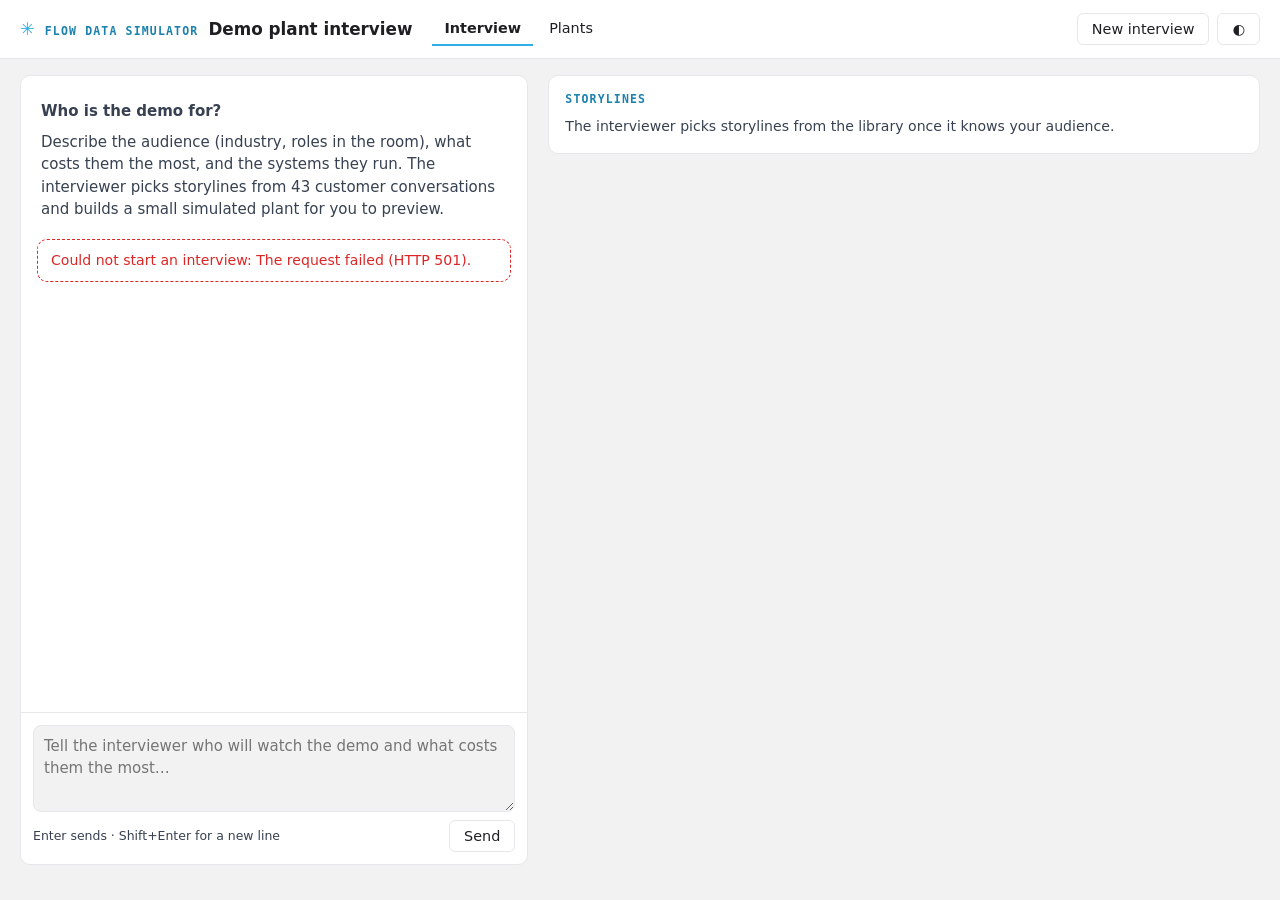
==== src/IndustrialDataSim.Web/wwwroot/index.html @ 713d1d51 "web: interview page, approval, in-container plant hosting, demo guide New src/IndustrialDataSim.Web " ====
<!doctype html>
<html lang="en">
<head>
<meta charset="utf-8">
<meta name="viewport" content="width=device-width, initial-scale=1">
<title>Flow Data Simulator</title>
<link rel="stylesheet" href="styles.css">
<link rel="stylesheet" href="shared/plant-preview.css">
</head>
<body>
<header class="top">
  <div class="brand"><span class="star" aria-hidden="true">✳</span><span class="eyebrow">Flow Data Simulator</span><b>Demo plant interview</b></div>
  <nav class="tabs" role="tablist">
    <button type="button" role="tab" id="tab-interview" aria-selected="true" aria-controls="view-interview">Interview</button>
    <button type="button" role="tab" id="tab-plants" aria-selected="false" aria-controls="view-plants">Plants</button>
  </nav>
  <div class="top-actions">
    <button type="button" class="ghost" id="new-interview">New interview</button>
    <button type="button" class="ghost" id="theme" aria-label="Switch light or dark">◐</button>
  </div>
</header>

<div class="banner" id="gage-banner" role="alert" hidden>
  <div>
    <b>The interview can't reach a model through Pulse, so it has stopped.</b>
    <p id="gage-message"></p>
    <p class="code" id="gage-code"></p>
  </div>
  <button type="button" id="gage-recheck">Check again</button>
</div>

<main id="view-interview" role="tabpanel" aria-labelledby="tab-interview">
  <section class="chat" aria-label="Interview">
    <div class="messages" id="messages" aria-live="polite"></div>
    <form class="composer" id="composer">
      <textarea id="input" rows="3" maxlength="8000" placeholder="Tell the interviewer who will watch the demo and what costs them the most…" aria-label="Message to the interviewer"></textarea>
      <div class="composer-row">
        <span class="hint" id="composer-hint">Enter sends · Shift+Enter for a new line</span>
        <button type="submit" id="send">Send</button>
      </div>
    </form>
  </section>

  <aside class="side" aria-label="Storylines and preview">
    <section class="card" id="live-card" hidden>
      <div class="eyebrow">Approved</div>
      <h2 id="live-title"></h2>
      <dl class="kv" id="live-facts"></dl>
      <div class="downloads" id="live-downloads"></div>
    </section>

    <section class="card">
      <div class="eyebrow">Storylines</div>
      <div id="storylines"><p class="muted">The interviewer picks storylines from the library once it knows your audience.</p></div>
    </section>

    <section class="card" id="needs-card" hidden>
      <div class="eyebrow">Needs profile</div>
      <dl class="kv" id="needs"></dl>
    </section>

    <section class="card" id="approve-card" hidden>
      <div class="eyebrow">Ready to build</div>
      <p>Review the preview below. Nothing is written until you approve.</p>
      <button type="button" class="primary" id="approve-open">Approve and run…</button>
      <div class="confirm" id="approve-confirm" hidden>
        <h3>Build and run this plant?</h3>
        <dl class="kv" id="approve-facts"></dl>
        <details><summary id="approve-tables-summary">Tables</summary><ul class="tables" id="approve-tables"></ul></details>
        <p class="muted">The plant backfills its history, then keeps running in this container until you stop or remove it on the Plants tab.</p>
        <div class="row"><button type="button" class="primary" id="approve-yes">Approve and run</button><button type="button" class="ghost" id="approve-no">Cancel</button></div>
        <p class="error" id="approve-error" hidden></p>
      </div>
    </section>

    <section class="preview-host" id="preview-section" hidden>
      <div class="eyebrow">Plant preview</div>
      <div class="pp" id="preview"></div>
    </section>
  </aside>
</main>

<main id="view-plants" role="tabpanel" aria-labelledby="tab-plants" hidden>
  <section class="card wide">
    <div class="eyebrow">Plants in flow_data_sim</div>
    <p class="muted">Plants approved on this page run inside this container. Others are listed read-only; a plant another process delivers shows "running elsewhere" and is never touched here. <span id="plants-dataset"></span></p>
    <div class="scroll"><table class="plants"><thead><tr><th>Simulation</th><th>Status</th><th>Delivered through</th><th>Rows</th><th>Tag points</th><th>Snapshot</th><th></th></tr></thead><tbody id="plants"></tbody></table></div>
    <p class="error" id="plants-error" hidden></p>
  </section>
</main>

<script src="shared/plant-preview.js"></script>
<script src="app.js"></script>
</body>
</html>
---- src/IndustrialDataSim.Web/wwwroot/styles.css ----
/* Flow design tokens (light and dark), mapped onto the names the shared plant
   preview renderer reads (--panel, --ink, --accent …). No web fonts are
   loaded, so the page works air-gapped: Poppins/Inter/JetBrains Mono are used
   when installed, otherwise the system fonts. */
:root {
  --bg: #F2F2F2; --panel: #FFFFFF; --ink: #1F1F23; --muted: #374151; --rule: #E5E7EB; --chip: #EEF2F5;
  --accent: #1B81AD; --accent-ink: #FFFFFF; --brand: #31AEE4; --good: #06624E; --warn: #B45309; --bad: #DC2626;
  --tint-bad: #FDECEC; --tint-good: #E7F6EE; --tint-blue: #E6F4FB;
  --run: #2e8b6a; --change: #c98a1b; --down: #c8413b; --maint: #7a5cc8; --minor: #e07b39; --idle: #b8c2c9;
  --warn-band: rgba(200,65,59,.10);
  --ph1: #1f6f54; --ph2: #2e8b6a; --ph3: #4aa585; --ph4: #6dbfa0; --ph5: #2a7f8f; --ph6: #4b9fb0;
  --display: Poppins, Inter, system-ui, -apple-system, "Segoe UI", sans-serif;
  --body: Inter, system-ui, -apple-system, "Segoe UI", sans-serif;
  --mono: "JetBrains Mono", ui-monospace, "SF Mono", Menlo, monospace;
  color-scheme: light;
}
@media (prefers-color-scheme: dark) { :root:not([data-theme="light"]) {
  --bg: #1F1F23; --panel: #27272C; --ink: #F2F2F2; --muted: #D1D5DB; --rule: #3F3F46; --chip: #33333A;
  --accent: #31AEE4; --accent-ink: #1F1F23; --good: #34D399; --warn: #F59E0B; --bad: #EF4444;
  --tint-bad: #3A2224; --tint-good: #1E3229; --tint-blue: #1D3340;
  --run: #4fbf95; --change: #e2a94a; --down: #ef6b64; --maint: #a68cf0; --minor: #f19a5e; --idle: #4b5862;
  --ph1: #2f8f6c; --ph2: #4fbf95; --ph3: #7ad3b1; --ph4: #a3e3c9; --ph5: #3aa3b5; --ph6: #6cc3d3;
  --warn-band: rgba(239,107,100,.14); color-scheme: dark } }
:root[data-theme="dark"] {
  --bg: #1F1F23; --panel: #27272C; --ink: #F2F2F2; --muted: #D1D5DB; --rule: #3F3F46; --chip: #33333A;
  --accent: #31AEE4; --accent-ink: #1F1F23; --good: #34D399; --warn: #F59E0B; --bad: #EF4444;
  --tint-bad: #3A2224; --tint-good: #1E3229; --tint-blue: #1D3340;
  --run: #4fbf95; --change: #e2a94a; --down: #ef6b64; --maint: #a68cf0; --minor: #f19a5e; --idle: #4b5862;
  --ph1: #2f8f6c; --ph2: #4fbf95; --ph3: #7ad3b1; --ph4: #a3e3c9; --ph5: #3aa3b5; --ph6: #6cc3d3;
  --warn-band: rgba(239,107,100,.14); color-scheme: dark }

* { box-sizing: border-box; }
html, body { margin: 0; }
body { background: var(--bg); color: var(--ink); font: 15px/1.5 var(--body); min-height: 100vh; display: flex; flex-direction: column; }
h2, h3 { font-family: var(--display); margin: 0; font-weight: 600; }
h2 { font-size: 1.2rem; }
h3 { font-size: 1rem; }
p { margin: 0; }
button { font: 500 .9rem var(--body); border-radius: 6px; border: 1px solid var(--rule); background: var(--panel); color: var(--ink); padding: 7px 14px; cursor: pointer; }
button:hover:not(:disabled) { border-color: var(--accent); }
button:focus-visible, textarea:focus-visible, summary:focus-visible { outline: 2px solid var(--brand); outline-offset: 2px; }
button:disabled { opacity: .5; cursor: not-allowed; }
button.primary { background: var(--accent); border-color: var(--accent); color: var(--accent-ink); }
button.ghost { background: transparent; }
button.danger { color: var(--bad); }
button.danger.solid { background: var(--bad); border-color: var(--bad); color: #fff; }
.eyebrow { font: 600 .72rem var(--mono); letter-spacing: .1em; text-transform: uppercase; color: var(--accent); }
.muted { color: var(--muted); font-size: .88rem; }
.error { color: var(--bad); font-size: .88rem; }
[hidden] { display: none !important; }

/* Header */
.top { display: flex; align-items: center; gap: 20px; padding: 12px 20px; border-bottom: 1px solid var(--rule); background: var(--panel); flex-wrap: wrap; }
.brand { display: flex; align-items: baseline; gap: 10px; }
.brand b { font: 600 1.05rem var(--display); }
.star { color: var(--brand); font-size: 1.1rem; }
.tabs { display: flex; gap: 4px; }
.tabs button { border: none; background: transparent; padding: 8px 12px; border-bottom: 2px solid transparent; border-radius: 0; }
.tabs button[aria-selected="true"] { border-bottom-color: var(--brand); font-weight: 600; }
.top-actions { margin-left: auto; display: flex; gap: 8px; }

/* Gage banner ("explain and stop") */
.banner { display: flex; gap: 16px; align-items: flex-start; justify-content: space-between; margin: 16px 20px 0; padding: 14px 16px; border: 1px solid var(--bad); border-left-width: 4px; border-radius: 8px; background: var(--tint-bad); }
.banner p { margin-top: 4px; max-width: 90ch; }
.banner .code { font: .8rem var(--mono); color: var(--muted); }

/* Interview layout: chat left, storylines and preview right */
main { flex: 1; display: grid; grid-template-columns: minmax(340px, 5fr) 7fr; gap: 20px; padding: 16px 20px 24px; min-height: 0; }
#view-plants { display: block; }
.chat { display: flex; flex-direction: column; background: var(--panel); border: 1px solid var(--rule); border-radius: 10px; min-height: 70vh; max-height: calc(100vh - 110px); position: sticky; top: 16px; }
.messages { flex: 1; overflow-y: auto; padding: 16px; display: flex; flex-direction: column; gap: 10px; }
.msg { max-width: 92%; padding: 10px 13px; border-radius: 10px; line-height: 1.5; overflow-wrap: anywhere; }
.msg p + p, .msg p + ul, .msg ul + p { margin-top: 8px; }
.msg ul, .msg ol { margin: 6px 0 0; padding-left: 20px; }
.msg code { font: .85em var(--mono); background: var(--chip); padding: 1px 4px; border-radius: 4px; }
.msg.user { align-self: flex-end; background: var(--tint-blue); }
.msg.assistant { align-self: flex-start; background: var(--bg); }
.msg.notice { align-self: stretch; max-width: none; background: transparent; border: 1px dashed var(--rule); color: var(--muted); font-size: .88rem; }
.msg.notice.bad { border-color: var(--bad); color: var(--bad); }
.toolchip { align-self: flex-start; font: 500 .75rem var(--mono); color: var(--muted); background: var(--chip); border-radius: 999px; padding: 3px 10px; }
.toolchip.running::before { content: ""; display: inline-block; width: 8px; height: 8px; border-radius: 50%; background: var(--brand); margin-right: 6px; animation: pulse 1s infinite alternate; }
@keyframes pulse { from { opacity: .3; } to { opacity: 1; } }
.empty-chat { color: var(--muted); padding: 8px 4px; display: grid; gap: 8px; }
.composer { border-top: 1px solid var(--rule); padding: 12px; display: grid; gap: 8px; }
.composer textarea { width: 100%; resize: vertical; min-height: 64px; font: 15px/1.45 var(--body); color: var(--ink); background: var(--bg); border: 1px solid var(--rule); border-radius: 8px; padding: 10px; }
.composer-row { display: flex; justify-content: space-between; align-items: center; gap: 10px; }
.hint { font-size: .78rem; color: var(--muted); }

.side { display: grid; gap: 16px; align-content: start; min-width: 0; }
.card { background: var(--panel); border: 1px solid var(--rule); border-radius: 10px; padding: 16px; display: grid; gap: 10px; min-width: 0; }
.card.wide { max-width: 1280px; margin: 0 auto; }
.story { border: 1px solid var(--rule); border-radius: 8px; padding: 10px 12px; display: grid; gap: 4px; }
.story.requested { border-style: dashed; }
.story-head { display: flex; gap: 8px; justify-content: space-between; align-items: baseline; flex-wrap: wrap; }
.badge { font: 600 .7rem var(--mono); text-transform: uppercase; letter-spacing: .06em; border-radius: 999px; padding: 2px 8px; white-space: nowrap; background: var(--chip); color: var(--muted); }
.badge.available, .badge.live { background: var(--tint-good); color: var(--good); }
.badge.planned, .badge.backfilling, .badge.starting { background: var(--tint-blue); color: var(--accent); }
.badge.later, .badge.unmapped, .badge.error { background: var(--tint-bad); color: var(--bad); }
.badge.running_elsewhere { background: var(--chip); color: var(--warn); }
.stories { display: grid; gap: 8px; }
dl.kv { display: grid; grid-template-columns: max-content 1fr; gap: 4px 14px; margin: 0; font-size: .9rem; }
dl.kv dt { color: var(--muted); }
dl.kv dd { margin: 0; overflow-wrap: anywhere; }
dl.kv code, .tables code { font: .82rem var(--mono); }
.confirm { border-top: 1px solid var(--rule); padding-top: 12px; display: grid; gap: 10px; }
.row { display: flex; gap: 8px; flex-wrap: wrap; }
ul.tables { margin: 6px 0 0; padding-left: 18px; columns: 2; font-size: .85rem; }
.downloads { display: flex; gap: 8px; flex-wrap: wrap; }
.downloads a { font: 500 .85rem var(--body); color: var(--accent); text-decoration: none; border: 1px solid var(--rule); border-radius: 6px; padding: 6px 10px; }
.downloads a:hover { border-color: var(--accent); }
.preview-host { display: grid; gap: 12px; min-width: 0; }

/* Plants tab */
.scroll { overflow-x: auto; }
table.plants { width: 100%; border-collapse: collapse; font-size: .88rem; }
table.plants th, table.plants td { text-align: left; padding: 8px 10px; border-bottom: 1px solid var(--rule); vertical-align: top; }
table.plants th { color: var(--muted); font-weight: 500; }
table.plants td.num { font: .82rem var(--mono); font-variant-numeric: tabular-nums; }
table.plants .detail { color: var(--muted); font-size: .8rem; max-width: 48ch; margin-top: 4px; }
table.plants .actions { display: flex; gap: 6px; flex-wrap: wrap; justify-content: flex-end; }
.remove-confirm { margin-top: 8px; padding: 10px; border: 1px solid var(--bad); border-radius: 8px; background: var(--tint-bad); display: grid; gap: 8px; }

@media (max-width: 980px) {
  main { grid-template-columns: 1fr; }
  .chat { position: static; max-height: none; min-height: 60vh; }
}
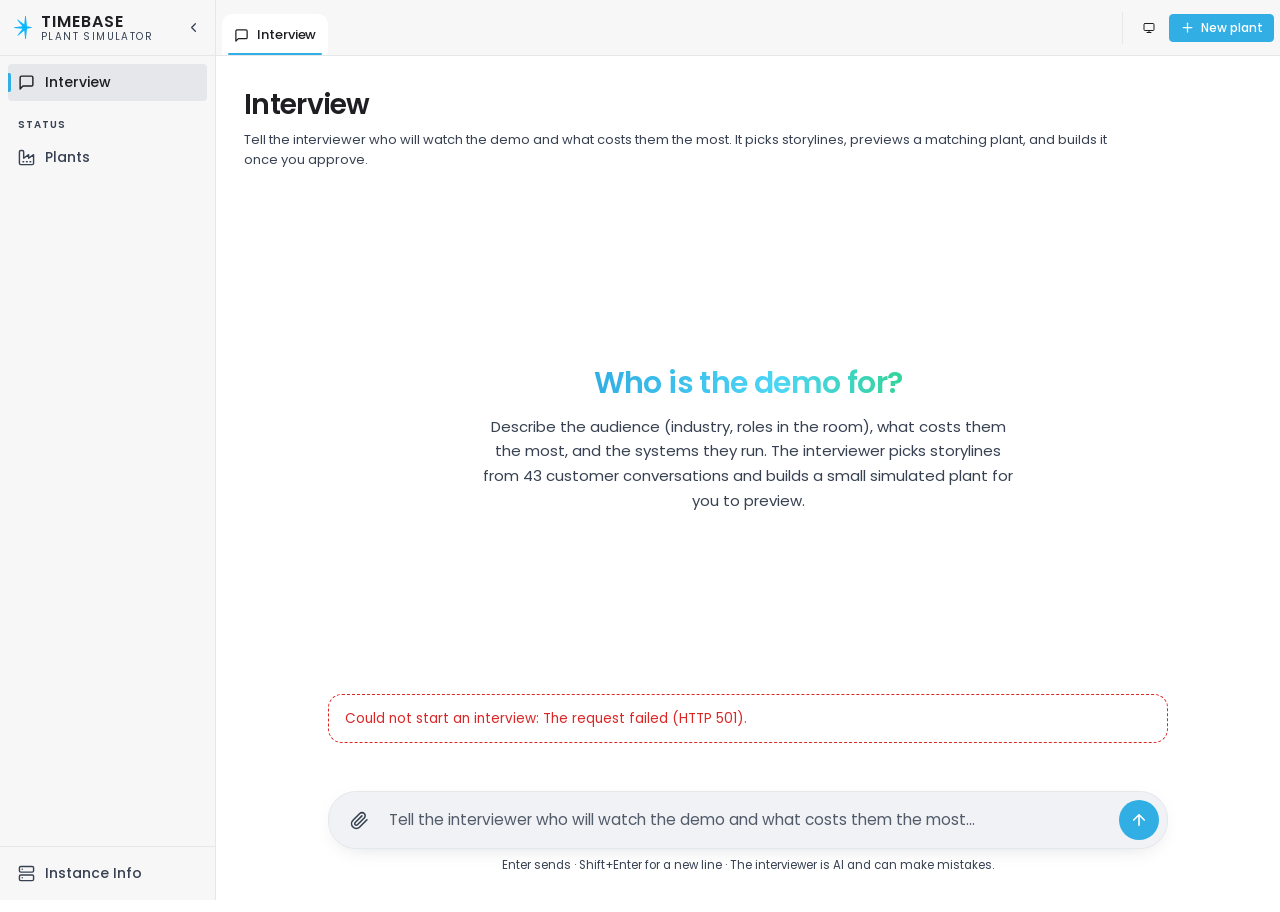
==== commit 9572bd25: "Timebase Plant Simulator page: Historian layout, two-step interview, uploads, rebuild in place, Gage" ====
--- a/src/IndustrialDataSim.Web/wwwroot/index.html
+++ b/src/IndustrialDataSim.Web/wwwroot/index.html
@@ -3,20 +3,35 @@
 <head>
 <meta charset="utf-8">
 <meta name="viewport" content="width=device-width, initial-scale=1">
-<title>Flow Data Simulator</title>
+<title>Timebase Plant Simulator</title>
+<link rel="icon" type="image/png" href="favicon.png">
 <link rel="stylesheet" href="styles.css">
 <link rel="stylesheet" href="shared/plant-preview.css">
 </head>
 <body>
-<header class="top">
-  <div class="brand"><span class="star" aria-hidden="true">✳</span><span class="eyebrow">Flow Data Simulator</span><b>Demo plant interview</b></div>
-  <nav class="tabs" role="tablist">
-    <button type="button" role="tab" id="tab-interview" aria-selected="true" aria-controls="view-interview">Interview</button>
-    <button type="button" role="tab" id="tab-plants" aria-selected="false" aria-controls="view-plants">Plants</button>
+<aside class="sidebar" aria-label="Timebase Plant Simulator">
+  <div class="logo">
+    <svg class="mark" viewBox="0 0 166.5 214.93" aria-hidden="true"><path d="M166.5,110.84v-6.87l-46.18-8.81L109.9,0l-6.87,.02-8.19,79.35L34.15,31.97l-4.79,4.93,48.58,58.82L0,104.15v6.87l78.75,8.35-47.45,60.74,4.93,4.79,58.85-48.6,8.61,78.63,6.87-.02,9.82-95.16,46.1-8.91Z"/></svg>
+    <span class="wordmark"><span class="product-name">Timebase</span><span class="product-sub">Plant Simulator</span></span>
+    <button type="button" class="collapse" id="collapse" aria-label="Collapse the sidebar" aria-expanded="true"><svg class="icon" viewBox="0 0 24 24" aria-hidden="true"><path d="m15 18-6-6 6-6"/></svg></button>
+  </div>
+  <nav class="nav" role="tablist" aria-label="Views">
+    <button type="button" role="tab" id="tab-interview" aria-selected="true" aria-controls="view-interview" title="Interview"><svg class="icon" viewBox="0 0 24 24" aria-hidden="true"><path d="M21 15a2 2 0 0 1-2 2H7l-4 4V5a2 2 0 0 1 2-2h14a2 2 0 0 1 2 2z"/></svg><span>Interview</span></button>
+    <div class="nav-label">Status</div>
+    <button type="button" role="tab" id="tab-plants" aria-selected="false" aria-controls="view-plants" title="Plants"><svg class="icon" viewBox="0 0 24 24" aria-hidden="true"><path d="M2 20a2 2 0 0 0 2 2h16a2 2 0 0 0 2-2V8l-7 5V8l-7 5V4a2 2 0 0 0-2-2H4a2 2 0 0 0-2 2Z"/><path d="M17 18h1"/><path d="M12 18h1"/><path d="M7 18h1"/></svg><span>Plants</span></button>
   </nav>
+  <div class="nav-foot">
+    <div class="instance" id="instance-info" role="dialog" aria-label="Instance info" hidden><dl class="kv" id="instance-facts"></dl></div>
+    <button type="button" class="nav-item" id="instance" aria-expanded="false" aria-controls="instance-info" title="Instance Info"><svg class="icon" viewBox="0 0 24 24" aria-hidden="true"><rect width="20" height="8" x="2" y="2" rx="2"/><rect width="20" height="8" x="2" y="14" rx="2"/><path d="M6 6h.01"/><path d="M6 18h.01"/></svg><span>Instance Info</span></button>
+  </div>
+</aside>
+
+<div class="shell">
+<header class="topbar">
+  <div class="tabs" id="open-tabs" aria-label="Open views"></div>
   <div class="top-actions">
-    <button type="button" class="ghost" id="new-interview">New interview</button>
-    <button type="button" class="ghost" id="theme" aria-label="Switch light or dark">◐</button>
+    <button type="button" class="icon-button theme-button" id="theme" aria-label="System theme" title="System theme"><svg class="icon" id="theme-icon" viewBox="0 0 24 24" aria-hidden="true"></svg></button>
+    <button type="button" class="primary" id="new-interview"><svg class="icon" viewBox="0 0 24 24" aria-hidden="true"><path d="M5 12h14"/><path d="M12 5v14"/></svg><span>New plant</span></button>
   </div>
 </header>
 
@@ -29,16 +44,25 @@
   <button type="button" id="gage-recheck">Check again</button>
 </div>
 
-<main id="view-interview" role="tabpanel" aria-labelledby="tab-interview">
+<main id="view-interview" class="view" role="tabpanel" aria-labelledby="tab-interview">
+  <header class="page-head">
+    <div class="head-row"><h1>Interview</h1><span class="plant-context" id="plant-context" hidden></span></div>
+    <p>Tell the interviewer who will watch the demo and what costs them the most. It picks storylines, previews a matching plant, and builds it once you approve.</p></header>
+  <div class="interview-grid" id="interview-grid">
   <section class="chat" aria-label="Interview">
     <div class="messages" id="messages" aria-live="polite"></div>
+    <div class="chat-foot" id="chat-foot">
     <form class="composer" id="composer">
-      <textarea id="input" rows="3" maxlength="8000" placeholder="Tell the interviewer who will watch the demo and what costs them the most…" aria-label="Message to the interviewer"></textarea>
-      <div class="composer-row">
-        <span class="hint" id="composer-hint">Enter sends · Shift+Enter for a new line</span>
-        <button type="submit" id="send">Send</button>
+      <div class="composer-box" id="composer-box">
+        <div class="files" id="files" hidden></div>
+        <button type="button" class="attach" id="attach" aria-label="Attach files" title="Attach files: PDF, images, Excel, Word, text (up to 10 MB each)"><svg viewBox="0 0 24 24" aria-hidden="true"><path d="m21.44 11.05-9.19 9.19a6 6 0 0 1-8.49-8.49l8.57-8.57A4 4 0 1 1 18 8.84l-8.59 8.57a2 2 0 0 1-2.83-2.83l8.49-8.48" fill="none" stroke="currentColor" stroke-width="2" stroke-linecap="round" stroke-linejoin="round"/></svg></button>
+        <input type="file" id="file-input" multiple hidden accept=".pdf,.png,.jpg,.jpeg,.webp,.gif,.xlsx,.docx,.txt,.csv,.tsv,.md,.json">
+        <textarea id="input" rows="1" maxlength="8000" placeholder="Tell the interviewer who will watch the demo and what costs them the most…" aria-label="Message to the interviewer"></textarea>
+        <button type="submit" id="send" class="send" aria-label="Send" title="Send (Enter)"><svg viewBox="0 0 24 24" aria-hidden="true"><path d="M12 19V5M5 12l7-7 7 7" fill="none" stroke="currentColor" stroke-width="2.2" stroke-linecap="round" stroke-linejoin="round"/></svg></button>
       </div>
+      <p class="composer-row"><span class="hint" id="composer-hint">Enter sends · Shift+Enter for a new line</span><span class="disclaimer"> · The interviewer is AI and can make mistakes.</span></p>
     </form>
+    </div>
   </section>
 
   <aside class="side" aria-label="Storylines and preview">
@@ -59,35 +83,56 @@
       <dl class="kv" id="needs"></dl>
     </section>
 
-    <section class="card" id="approve-card" hidden>
-      <div class="eyebrow">Ready to build</div>
-      <p>Review the preview below. Nothing is written until you approve.</p>
-      <button type="button" class="primary" id="approve-open">Approve and run…</button>
-      <div class="confirm" id="approve-confirm" hidden>
-        <h3>Build and run this plant?</h3>
-        <dl class="kv" id="approve-facts"></dl>
-        <details><summary id="approve-tables-summary">Tables</summary><ul class="tables" id="approve-tables"></ul></details>
-        <p class="muted">The plant backfills its history, then keeps running in this container until you stop or remove it on the Plants tab.</p>
-        <div class="row"><button type="button" class="primary" id="approve-yes">Approve and run</button><button type="button" class="ghost" id="approve-no">Cancel</button></div>
-        <p class="error" id="approve-error" hidden></p>
-      </div>
-    </section>
-
     <section class="preview-host" id="preview-section" hidden>
       <div class="eyebrow">Plant preview</div>
       <div class="pp" id="preview"></div>
     </section>
+
+    <section class="card gage-kit" id="gage-kit" hidden>
+      <div class="eyebrow">Ask Gage</div>
+      <p class="muted">Once the plant runs and Connect and Atlas are set up, paste one of these into Ask Gage in any Timebase app. Hand Gage the two briefs to set up Connect and Atlas for you.</p>
+      <ol class="prompts" id="gage-prompts"></ol>
+      <div class="downloads" id="gage-downloads"></div>
+    </section>
   </aside>
+  </div>
+  <section class="approve-dock glass" id="approve-card" aria-label="Ready to build" hidden>
+    <div class="dock-inner">
+    <div class="confirm" id="approve-confirm" hidden>
+      <h3 id="approve-heading">Build and run this plant?</h3>
+      <div class="rebuild-warning" id="rebuild-warning" hidden>
+        <p><b>This replaces the running plant <span class="rebuild-name"></span>.</b> Its current tables and all the tag history in its Dataset are deleted, then rebuilt from this plan and backfilled. Connect and Atlas setups that use its tables and tags keep working.</p>
+        <label class="ack"><input type="checkbox" id="rebuild-ack"> I understand the current data of <span class="rebuild-name"></span> will be deleted.</label>
+      </div>
+      <dl class="kv" id="approve-facts"></dl>
+      <details><summary id="approve-tables-summary">Tables</summary><ul class="tables" id="approve-tables"></ul></details>
+      <p class="muted">The plant backfills its history, then keeps running in this container until you stop or remove it on the Plants tab.</p>
+      <div class="row"><button type="button" class="primary" id="approve-yes">Approve plan</button><button type="button" class="ghost" id="approve-no">Cancel</button></div>
+    </div>
+    <div class="dock-bar" id="approve-bar">
+      <button type="button" class="back" id="dock-back" hidden><svg viewBox="0 0 24 24" aria-hidden="true"><path d="M15 18l-6-6 6-6" fill="none" stroke="currentColor" stroke-width="2.2" stroke-linecap="round" stroke-linejoin="round"/></svg>Back to Interview</button>
+      <div class="dock-text"><span class="dock-title" id="dock-title">Ready to build</span><span class="dock-sub" id="approve-sub"></span></div>
+      <div class="dock-actions"><button type="button" class="primary" id="dock-review">Review plan</button><button type="button" class="primary" id="approve-open" hidden>Approve plan…</button></div>
+    </div>
+    <div class="dock-bar" id="action-bar" hidden>
+      <div class="dock-text"><span class="dock-title" id="action-title"></span><span class="dock-sub" id="action-sub">Suggested by the interviewer. Nothing happens until you confirm.</span></div>
+      <div class="dock-actions"><button type="button" class="back" id="action-cancel">Cancel</button><button type="button" class="primary" id="action-yes"></button></div>
+    </div>
+    <p class="error" id="approve-error" hidden></p>
+    </div>
+  </section>
 </main>
 
-<main id="view-plants" role="tabpanel" aria-labelledby="tab-plants" hidden>
-  <section class="card wide">
-    <div class="eyebrow">Plants in flow_data_sim</div>
-    <p class="muted">Plants approved on this page run inside this container. Others are listed read-only; a plant another process delivers shows "running elsewhere" and is never touched here. <span id="plants-dataset"></span></p>
-    <div class="scroll"><table class="plants"><thead><tr><th>Simulation</th><th>Status</th><th>Delivered through</th><th>Rows</th><th>Tag points</th><th>Snapshot</th><th></th></tr></thead><tbody id="plants"></tbody></table></div>
-    <p class="error" id="plants-error" hidden></p>
-  </section>
+<main id="view-plants" class="view" role="tabpanel" aria-labelledby="tab-plants" hidden>
+  <header class="page-head"><h1>Plants</h1><p>Plants approved on this page run inside this container and write to their own tables in <code>flow_data_sim</code>. <span id="plants-dataset"></span></p></header>
+  <div class="toolbar">
+    <label class="filter"><svg class="icon" viewBox="0 0 24 24" aria-hidden="true"><circle cx="11" cy="11" r="8"/><path d="m21 21-4.3-4.3"/></svg><input type="search" id="plant-filter" placeholder="Filter plants…" aria-label="Filter plants" autocomplete="off"></label>
+  </div>
+  <div class="list" id="plants" aria-live="polite"></div>
+  <p class="error" id="plants-error" hidden></p>
 </main>
+
+</div>
 
 <script src="shared/plant-preview.js"></script>
 <script src="app.js"></script>
--- a/src/IndustrialDataSim.Web/wwwroot/styles.css
+++ b/src/IndustrialDataSim.Web/wwwroot/styles.css
@@ -1,126 +1,423 @@
-/* Flow design tokens (light and dark), mapped onto the names the shared plant
-   preview renderer reads (--panel, --ink, --accent …). No web fonts are
-   loaded, so the page works air-gapped: Poppins/Inter/JetBrains Mono are used
-   when installed, otherwise the system fonts. */
+/* The page wears the Timebase 2.0 app look: the same tokens (--tb-*), fonts,
+   sidebar, top bar and panels as Explorer, Historian and Pulse (read from the
+   Timebase 2.0.0 apps on November 22, 2026). The fonts are served from fonts/,
+   so the page works air-gapped. The short names below (--panel, --ink,
+   --accent …) are what the shared plant preview renderer reads; they map onto
+   the Timebase tokens. */
+@font-face { font-family: Poppins; font-style: normal; font-weight: 400; font-display: swap; src: url(fonts/poppins-latin-400-normal.woff2) format("woff2"); }
+@font-face { font-family: Poppins; font-style: normal; font-weight: 500; font-display: swap; src: url(fonts/poppins-latin-500-normal.woff2) format("woff2"); }
+@font-face { font-family: Poppins; font-style: normal; font-weight: 600; font-display: swap; src: url(fonts/poppins-latin-600-normal.woff2) format("woff2"); }
+@font-face { font-family: "JetBrains Mono"; font-style: normal; font-weight: 400; font-display: swap; src: url(fonts/jetbrains-mono-latin-400-normal.woff2) format("woff2"); }
+@font-face { font-family: "JetBrains Mono"; font-style: normal; font-weight: 500; font-display: swap; src: url(fonts/jetbrains-mono-latin-500-normal.woff2) format("woff2"); }
+
 :root {
-  --bg: #F2F2F2; --panel: #FFFFFF; --ink: #1F1F23; --muted: #374151; --rule: #E5E7EB; --chip: #EEF2F5;
-  --accent: #1B81AD; --accent-ink: #FFFFFF; --brand: #31AEE4; --good: #06624E; --warn: #B45309; --bad: #DC2626;
-  --tint-bad: #FDECEC; --tint-good: #E7F6EE; --tint-blue: #E6F4FB;
+  /* Timebase palette */
+  --tb-blue-300: #4cd6f5; --tb-blue-500: #31aee4; --tb-blue-600: #1b81ad; --tb-blue-logomark: #0bb6ff;
+  --tb-green-400: #34d399; --tb-green-500: #36e063; --tb-green-800: #06624e;
+  --tb-orange-500: #f59e0b; --tb-red-500: #ef4444;
+  --tb-radius: .625rem; --tb-duration-fast: .12s; --tb-ease-standard: cubic-bezier(.2, 0, 0, 1);
+
+  /* Timebase light theme */
+  --tb-background: #fff; --tb-foreground: #1f1f23; --tb-card: #f7f7f8; --tb-popover: #f2f2f2;
+  --tb-input-surface: #ededef; --tb-muted: #e5e7eb; --tb-muted-foreground: #374151;
+  --tb-accent: #e5e7eb; --tb-border: #e5e7eb; --tb-sidebar: #f7f7f8;
+  --tb-primary: var(--tb-blue-500); --tb-primary-foreground: #fff; --tb-primary-hover: var(--tb-blue-600);
+  --tb-ring: var(--tb-blue-500);
+
+  /* Names the page and the shared preview renderer use */
+  --bg: var(--tb-background); --panel: var(--tb-card); --ink: var(--tb-foreground); --muted: var(--tb-muted-foreground);
+  --rule: var(--tb-border); --chip: var(--tb-muted);
+  --accent: var(--tb-blue-600); --accent-ink: #fff; --brand: var(--tb-blue-500);
+  --good: var(--tb-green-800); --warn: #b45309; --bad: #dc2626;
+  --tint-bad: #fdecec; --tint-good: #e7f6ee; --tint-blue: #e6f4fb;
   --run: #2e8b6a; --change: #c98a1b; --down: #c8413b; --maint: #7a5cc8; --minor: #e07b39; --idle: #b8c2c9;
   --warn-band: rgba(200,65,59,.10);
+  --bubble: #eef1f5; --composer-bg: #f0f2f5;
+  --backfill: #ca8a04; --backfill-ink: #854d0e; --tint-backfill: #fef3c7;
+  --glass-bg: rgba(247,247,248,.72); --glass-tint: rgba(255,255,255,.55); --glass-edge: rgba(255,255,255,.75);
+  --glass-specular: rgba(255,255,255,.9); --glass-under: rgba(0,0,0,.04); --glass-sheen: rgba(255,255,255,.55); --glass-shadow: rgba(15,23,42,.28);
   --ph1: #1f6f54; --ph2: #2e8b6a; --ph3: #4aa585; --ph4: #6dbfa0; --ph5: #2a7f8f; --ph6: #4b9fb0;
-  --display: Poppins, Inter, system-ui, -apple-system, "Segoe UI", sans-serif;
-  --body: Inter, system-ui, -apple-system, "Segoe UI", sans-serif;
+  --display: Poppins, Inter, ui-sans-serif, system-ui, sans-serif;
+  --body: Poppins, Inter, ui-sans-serif, system-ui, sans-serif;
   --mono: "JetBrains Mono", ui-monospace, "SF Mono", Menlo, monospace;
   color-scheme: light;
 }
+/* Timebase dark theme (the same values as its .dark / [data-theme=dark]) */
 @media (prefers-color-scheme: dark) { :root:not([data-theme="light"]) {
-  --bg: #1F1F23; --panel: #27272C; --ink: #F2F2F2; --muted: #D1D5DB; --rule: #3F3F46; --chip: #33333A;
-  --accent: #31AEE4; --accent-ink: #1F1F23; --good: #34D399; --warn: #F59E0B; --bad: #EF4444;
-  --tint-bad: #3A2224; --tint-good: #1E3229; --tint-blue: #1D3340;
+  --tb-background: #121214; --tb-foreground: #f2f2f2; --tb-card: #262628; --tb-popover: #2e2e31;
+  --tb-input-surface: #212123; --tb-muted: #232325; --tb-muted-foreground: #a1a1aa;
+  --tb-accent: #37373c; --tb-border: #2c2c2e; --tb-sidebar: #1b1b1d;
+  --tb-primary-foreground: #121214; --tb-primary-hover: var(--tb-blue-300); --tb-ring: var(--tb-blue-300);
+  --chip: var(--tb-accent); --accent: var(--tb-blue-500); --accent-ink: #121214;
+  --good: var(--tb-green-400); --warn: var(--tb-orange-500); --bad: var(--tb-red-500);
+  --tint-bad: #3a2224; --tint-good: #1e3229; --tint-blue: #1d3340;
   --run: #4fbf95; --change: #e2a94a; --down: #ef6b64; --maint: #a68cf0; --minor: #f19a5e; --idle: #4b5862;
   --ph1: #2f8f6c; --ph2: #4fbf95; --ph3: #7ad3b1; --ph4: #a3e3c9; --ph5: #3aa3b5; --ph6: #6cc3d3;
+  --bubble: #2a2b2f; --composer-bg: #1f2023;
+  --backfill: #facc15; --backfill-ink: #facc15; --tint-backfill: #3a3214;
+  --glass-bg: rgba(38,38,40,.66); --glass-tint: rgba(58,58,64,.45); --glass-edge: rgba(255,255,255,.12);
+  --glass-specular: rgba(255,255,255,.18); --glass-under: rgba(0,0,0,.35); --glass-sheen: rgba(255,255,255,.07); --glass-shadow: rgba(0,0,0,.6);
   --warn-band: rgba(239,107,100,.14); color-scheme: dark } }
 :root[data-theme="dark"] {
-  --bg: #1F1F23; --panel: #27272C; --ink: #F2F2F2; --muted: #D1D5DB; --rule: #3F3F46; --chip: #33333A;
-  --accent: #31AEE4; --accent-ink: #1F1F23; --good: #34D399; --warn: #F59E0B; --bad: #EF4444;
-  --tint-bad: #3A2224; --tint-good: #1E3229; --tint-blue: #1D3340;
+  --tb-background: #121214; --tb-foreground: #f2f2f2; --tb-card: #262628; --tb-popover: #2e2e31;
+  --tb-input-surface: #212123; --tb-muted: #232325; --tb-muted-foreground: #a1a1aa;
+  --tb-accent: #37373c; --tb-border: #2c2c2e; --tb-sidebar: #1b1b1d;
+  --tb-primary-foreground: #121214; --tb-primary-hover: var(--tb-blue-300); --tb-ring: var(--tb-blue-300);
+  --chip: var(--tb-accent); --accent: var(--tb-blue-500); --accent-ink: #121214;
+  --good: var(--tb-green-400); --warn: var(--tb-orange-500); --bad: var(--tb-red-500);
+  --tint-bad: #3a2224; --tint-good: #1e3229; --tint-blue: #1d3340;
   --run: #4fbf95; --change: #e2a94a; --down: #ef6b64; --maint: #a68cf0; --minor: #f19a5e; --idle: #4b5862;
   --ph1: #2f8f6c; --ph2: #4fbf95; --ph3: #7ad3b1; --ph4: #a3e3c9; --ph5: #3aa3b5; --ph6: #6cc3d3;
+  --bubble: #2a2b2f; --composer-bg: #1f2023;
+  --backfill: #facc15; --backfill-ink: #facc15; --tint-backfill: #3a3214;
+  --glass-bg: rgba(38,38,40,.66); --glass-tint: rgba(58,58,64,.45); --glass-edge: rgba(255,255,255,.12);
+  --glass-specular: rgba(255,255,255,.18); --glass-under: rgba(0,0,0,.35); --glass-sheen: rgba(255,255,255,.07); --glass-shadow: rgba(0,0,0,.6);
   --warn-band: rgba(239,107,100,.14); color-scheme: dark }
 
 * { box-sizing: border-box; }
 html, body { margin: 0; }
-body { background: var(--bg); color: var(--ink); font: 15px/1.5 var(--body); min-height: 100vh; display: flex; flex-direction: column; }
-h2, h3 { font-family: var(--display); margin: 0; font-weight: 600; }
-h2 { font-size: 1.2rem; }
-h3 { font-size: 1rem; }
+body { background: var(--bg); color: var(--ink); font: 14px/1.5 var(--body); min-height: 100vh; display: flex; }
+h2, h3 { font-family: var(--display); margin: 0; font-weight: 600; letter-spacing: -.01em; }
+h2 { font-size: 1.1rem; }
+h3 { font-size: .95rem; }
 p { margin: 0; }
-button { font: 500 .9rem var(--body); border-radius: 6px; border: 1px solid var(--rule); background: var(--panel); color: var(--ink); padding: 7px 14px; cursor: pointer; }
-button:hover:not(:disabled) { border-color: var(--accent); }
-button:focus-visible, textarea:focus-visible, summary:focus-visible { outline: 2px solid var(--brand); outline-offset: 2px; }
+.icon { width: 15px; height: 15px; flex: none; fill: none; stroke: currentColor; stroke-width: 2; stroke-linecap: round; stroke-linejoin: round; }
+
+/* Buttons: Timebase outline controls and the solid blue primary ("Ask Gage") */
+button { font: 500 .8rem var(--body); display: inline-flex; align-items: center; gap: 6px; border-radius: 8px; border: 1px solid var(--rule); background: var(--tb-input-surface); color: var(--ink); padding: 6px 12px; min-height: 30px; cursor: pointer; transition: background-color var(--tb-duration-fast) var(--tb-ease-standard), border-color var(--tb-duration-fast) var(--tb-ease-standard); }
+button:hover:not(:disabled) { background: var(--tb-accent); }
+button:focus-visible, textarea:focus-visible, summary:focus-visible, a:focus-visible { outline: none; box-shadow: 0 0 0 3px var(--tb-ring); }
 button:disabled { opacity: .5; cursor: not-allowed; }
-button.primary { background: var(--accent); border-color: var(--accent); color: var(--accent-ink); }
+button.primary { background: var(--tb-primary); border-color: var(--tb-primary); color: var(--tb-primary-foreground); border-radius: 4px; }
+button.primary:hover:not(:disabled) { background: var(--tb-primary-hover); border-color: var(--tb-primary-hover); }
 button.ghost { background: transparent; }
 button.danger { color: var(--bad); }
 button.danger.solid { background: var(--bad); border-color: var(--bad); color: #fff; }
-.eyebrow { font: 600 .72rem var(--mono); letter-spacing: .1em; text-transform: uppercase; color: var(--accent); }
-.muted { color: var(--muted); font-size: .88rem; }
-.error { color: var(--bad); font-size: .88rem; }
+.eyebrow { font: 600 .625rem var(--display); letter-spacing: .1em; text-transform: uppercase; color: var(--muted); }
+.muted { color: var(--muted); font-size: .85rem; }
+.error { color: var(--bad); font-size: .85rem; }
 [hidden] { display: none !important; }
 
-/* Header */
-.top { display: flex; align-items: center; gap: 20px; padding: 12px 20px; border-bottom: 1px solid var(--rule); background: var(--panel); flex-wrap: wrap; }
-.brand { display: flex; align-items: baseline; gap: 10px; }
-.brand b { font: 600 1.05rem var(--display); }
-.star { color: var(--brand); font-size: 1.1rem; }
-.tabs { display: flex; gap: 4px; }
-.tabs button { border: none; background: transparent; padding: 8px 12px; border-bottom: 2px solid transparent; border-radius: 0; }
-.tabs button[aria-selected="true"] { border-bottom-color: var(--brand); font-weight: 600; }
-.top-actions { margin-left: auto; display: flex; gap: 8px; }
+/* Sidebar, as in Historian: wordmark with the product name under it and a collapse
+   chevron, quiet nav items (the open one filled, with a blue bar), uppercase
+   section labels, and the instance block pinned at the bottom. */
+.sidebar { width: 216px; flex: none; background: var(--tb-sidebar); border-right: 1px solid var(--rule); display: flex; flex-direction: column; position: sticky; top: 0; height: 100vh; z-index: 6; }
+.logo { height: 56px; display: flex; align-items: center; gap: 9px; padding: 0 10px 0 14px; flex: none; border-bottom: 1px solid var(--rule); }
+.logo .mark { width: 18px; height: 23px; fill: var(--tb-blue-logomark); flex: none; }
+.wordmark { display: grid; gap: 2px; flex: 1; min-width: 0; }
+.product-name { font: 600 16px/16px var(--display); letter-spacing: .06em; text-transform: uppercase; color: var(--ink); }
+.product-sub { font: 400 10px/10px var(--display); letter-spacing: 1.4px; text-transform: uppercase; color: var(--muted); white-space: nowrap; }
+.collapse { border: 0; background: transparent; color: var(--muted); padding: 4px; min-height: 0; border-radius: 4px; }
+.collapse:hover:not(:disabled) { background: var(--tb-accent); color: var(--ink); }
+.nav { display: flex; flex-direction: column; padding: 8px; gap: 2px; flex: 1; }
+.nav-label { font: 600 10px var(--display); letter-spacing: 1px; text-transform: uppercase; color: var(--muted); padding: 14px 10px 4px; }
+.nav button, .nav-item { position: relative; width: 100%; justify-content: flex-start; gap: 10px; border: 0; border-radius: 4px; background: transparent; color: var(--muted); font: 500 14px var(--display); padding: 8px 10px; min-height: 34px; }
+.nav button:hover:not(:disabled), .nav-item:hover:not(:disabled) { background: var(--tb-accent); color: var(--ink); }
+.nav button[aria-selected="true"] { background: var(--tb-accent); color: var(--ink); }
+.nav button[aria-selected="true"]::before { content: ""; position: absolute; left: 0; top: 9px; bottom: 9px; width: 3px; border-radius: 0 2px 2px 0; background: var(--tb-primary); }
+.nav .icon, .nav-item .icon { width: 17px; height: 17px; }
+.nav-foot { border-top: 1px solid var(--rule); padding: 8px; position: relative; }
+.instance { position: absolute; left: 8px; width: 280px; z-index: 7; bottom: calc(100% + 6px); background: var(--tb-popover); border: 1px solid var(--rule); border-radius: var(--tb-radius); padding: 12px; box-shadow: 0 10px 30px rgba(0,0,0,.25); }
+.instance dl.kv { font-size: .78rem; }
+body.collapsed .sidebar { width: 56px; }
+body { --side-w: 216px; }
+body.collapsed { --side-w: 56px; }
+/* Room under the page for the band, so the end of the plan can scroll clear of it */
+body.approve-docked #view-interview { padding-bottom: calc(var(--dock-h, 72px) + 24px); }
+body.collapsed .wordmark, body.collapsed .nav-label, body.collapsed .nav button span, body.collapsed .nav-item span { display: none; }
+body.collapsed .logo { padding: 0 6px 0 10px; gap: 4px; }
+body.collapsed .collapse svg { transform: rotate(180deg); }
+body.collapsed .nav button, body.collapsed .nav-item { justify-content: center; padding: 8px 0; }
+body.collapsed .instance { left: 8px; }
+
+/* Main column. The top strip sits on the sidebar color and holds the open views as
+   tabs (the active one joins the page below, with a blue underline); icon buttons
+   and the blue primary button sit at the right, like "Ask Gage". */
+.shell { flex: 1; min-width: 0; display: flex; flex-direction: column; background: var(--bg); }
+.topbar { height: 56px; flex: none; display: flex; align-items: flex-end; gap: 16px; padding: 0 6px 0 6px; background: var(--tb-sidebar); border-bottom: 1px solid var(--rule); position: sticky; top: 0; z-index: 5; }
+.tabs { display: flex; gap: 2px; min-width: 0; overflow-x: auto; align-self: stretch; align-items: flex-end; padding-top: 13px; }
+.tab { position: relative; display: flex; align-items: center; height: 42px; margin-bottom: -1px; padding: 0 8px 0 12px; border-radius: 10px 10px 0 0; color: var(--muted); }
+.tab.active { background: var(--bg); color: var(--ink); }
+.tab.active::after { content: ""; position: absolute; left: 6px; right: 6px; bottom: 1px; height: 2px; border-radius: 2px; background: var(--tb-primary); }
+.tab:not(.active):hover { background: var(--tb-accent); color: var(--ink); }
+.tab-open, .tab-close { border: 0; background: transparent; color: inherit; min-height: 0; padding: 0; }
+.tab-open { gap: 8px; font: 500 13px var(--display); letter-spacing: -.005em; padding: 4px 4px 4px 0; }
+.tab-open .icon { width: 15px; height: 15px; }
+.tab-close { margin-left: 10px; padding: 3px; border-radius: 4px; color: var(--muted); }
+.tab-close .icon { width: 13px; height: 13px; }
+.tab-open:hover:not(:disabled), .tab-close:hover:not(:disabled) { background: transparent; color: var(--ink); }
+.top-actions { margin-left: auto; display: flex; align-items: center; gap: 6px; align-self: center; padding-left: 12px; border-left: 1px solid var(--rule); height: 32px; }
+.icon-button { border: 0; background: transparent; color: var(--muted); min-height: 28px; width: 32px; padding: 0; justify-content: center; border-radius: 4px; }
+.icon-button:hover:not(:disabled) { background: var(--tb-accent); color: var(--ink); }
+/* The theme button, as in Historian: 28 px square, 12 px icon in the text color,
+   no background until hover or keyboard focus fills an 8 px-rounded accent square. */
+.theme-button { width: 28px; height: 28px; border-radius: 8px; color: var(--ink); }
+.theme-button .icon { width: 12px; height: 12px; }
+.theme-button:focus-visible { background: var(--tb-accent); }
+.top-actions button.primary, .toolbar button.primary { font-size: 12px; min-height: 28px; padding: 0 10px; }
+
+/* Page header, as in Historian: large title with a one-line description */
+.view { padding: 28px; }
+.page-head { margin-bottom: 16px; }
+/* On the Interview view the title and description stay at the top on both steps:
+   the header sticks under the top bar, on the page background, while the plan scrolls. */
+#view-interview .page-head { position: sticky; top: 56px; z-index: 5; background: var(--bg); margin: -28px -28px 2px; padding: 28px 28px 14px; }
+.page-head h1 { font: 600 28px/42px var(--display); letter-spacing: -.025em; margin: 0; }
+.page-head p { font-size: 13px; color: var(--muted); margin-top: 4px; max-width: 110ch; }
+.page-head code { font: .78rem var(--mono); }
 
 /* Gage banner ("explain and stop") */
-.banner { display: flex; gap: 16px; align-items: flex-start; justify-content: space-between; margin: 16px 20px 0; padding: 14px 16px; border: 1px solid var(--bad); border-left-width: 4px; border-radius: 8px; background: var(--tint-bad); }
+.banner { display: flex; gap: 16px; align-items: flex-start; justify-content: space-between; margin: 16px 16px 0; padding: 14px 16px; border: 1px solid var(--bad); border-left-width: 4px; border-radius: var(--tb-radius); background: var(--tint-bad); }
 .banner p { margin-top: 4px; max-width: 90ch; }
-.banner .code { font: .8rem var(--mono); color: var(--muted); }
+.banner .code { font: .75rem var(--mono); color: var(--muted); }
+
+/* The plant an interview built, beside the title, and the rebuild warning */
+.head-row { display: flex; align-items: center; gap: 14px; flex-wrap: wrap; }
+.plant-context { font: 600 12px/1 var(--display); color: var(--accent); background: var(--tint-blue); border: 1px solid color-mix(in srgb, var(--accent) 35%, transparent); border-radius: 999px; padding: 6px 12px; }
+.rebuild-warning { display: grid; gap: 10px; padding: 12px 14px; border: 1px solid var(--bad); border-left-width: 4px; border-radius: 10px; background: var(--tint-bad); }
+.rebuild-warning p { margin: 0; }
+.rebuild-warning .ack { display: flex; gap: 8px; align-items: flex-start; font-weight: 600; cursor: pointer; }
+.rebuild-warning .ack input { margin-top: 3px; accent-color: var(--bad); }
+#approve-yes:disabled { opacity: .5; cursor: not-allowed; }
+/* Back to Interview: the band's left-hand button on step 2 */
+.dock-bar button.back { flex: none; height: 37px; min-height: 0; padding: 0 16px 0 10px; border-radius: 999px; white-space: nowrap; background: transparent; border-color: var(--glass-edge); }
+.dock-bar button.back svg { width: 16px; height: 16px; }
+.dock-actions { display: flex; gap: 8px; flex: none; }
+body.turn-running .approve-dock { display: none; }
+.dock-actions button { white-space: nowrap; }
+
+/* Step 1, Interview: the conversation alone, full width. Storylines, the needs
+   profile and the preview live on step 2. The reading column is set with the chat styles below. */
+body:not(.step-review) .side { display: none; }
+body:not(.step-review) .interview-grid { grid-template-columns: 1fr; }
+
+/* Step 2, Review plan: the chat is put away and the plan takes the full width,
+   Storylines and the needs profile side by side above the preview. */
+body.step-review .chat { display: none; }
+body.step-review .interview-grid { grid-template-columns: 1fr; }
+body.step-review .side { grid-template-columns: repeat(2, minmax(0, 1fr)); }
+body.step-review .side > #live-card, body.step-review .side > .preview-host { grid-column: 1 / -1; }
 
 /* Interview layout: chat left, storylines and preview right */
-main { flex: 1; display: grid; grid-template-columns: minmax(340px, 5fr) 7fr; gap: 20px; padding: 16px 20px 24px; min-height: 0; }
-#view-plants { display: block; }
-.chat { display: flex; flex-direction: column; background: var(--panel); border: 1px solid var(--rule); border-radius: 10px; min-height: 70vh; max-height: calc(100vh - 110px); position: sticky; top: 16px; }
-.messages { flex: 1; overflow-y: auto; padding: 16px; display: flex; flex-direction: column; gap: 10px; }
-.msg { max-width: 92%; padding: 10px 13px; border-radius: 10px; line-height: 1.5; overflow-wrap: anywhere; }
+.interview-grid { display: grid; grid-template-columns: minmax(340px, 5fr) 7fr; gap: 12px; min-height: 0; }
+
+/* Panels, like Explorer's: card surface, a header row with a 13px title */
+.card, .chat { background: var(--panel); border: 1px solid var(--rule); border-radius: var(--tb-radius); }
+.card { padding: 0 16px 16px; display: grid; gap: 10px; min-width: 0; align-content: start; }
+.card > .eyebrow:first-child { margin: 0 -16px 2px; padding: 0 16px; height: 42px; display: flex; align-items: center; border-bottom: 1px solid var(--rule); font: 600 13px var(--display); letter-spacing: -.01em; text-transform: none; color: var(--ink); }
+
+.chat { display: flex; flex-direction: column; height: calc(100vh - 220px); min-height: 420px; position: sticky; top: 72px; overflow: hidden; }
+.messages { flex: 1; overflow-y: auto; padding: 16px 16px calc(var(--foot-h, 140px) + 16px); display: flex; flex-direction: column; gap: 10px; }
+
+/* Glass, in the spirit of Apple's Liquid Glass: a translucent, blurred and
+   saturated layer that lets what scrolls beneath show through, with a light
+   specular edge on top and a soft shadow below. Solid where blur is missing or
+   the viewer asks for less transparency. */
+.chat-foot { position: absolute; left: 0; right: 0; bottom: 0; z-index: 2; padding: 20px var(--chat-gutter) 10px;
+  background: linear-gradient(to bottom, transparent, var(--bg) 22px); }
+.glass { position: relative; background: var(--glass-tint);
+  -webkit-backdrop-filter: blur(16px) saturate(170%); backdrop-filter: blur(16px) saturate(170%);
+  border: 1px solid var(--glass-edge);
+  box-shadow: inset 0 1px 0 var(--glass-specular), inset 0 -1px 0 var(--glass-under), 0 8px 24px -10px var(--glass-shadow); }
+.glass::before { content: ""; position: absolute; inset: 0; border-radius: inherit; pointer-events: none;
+  background: linear-gradient(180deg, var(--glass-sheen) 0%, transparent 45%); }
+/* Ready to build: a glass band across the whole bottom of the window, from the
+   sidebar's edge to the right edge, over whatever scrolls beneath it. Closed, it
+   is 52 px tall (1 px rule, 7 px padding, a 37 px row): 2 px under the sidebar's
+   Instance Info footer beside it, by the owner's choice. */
+.approve-dock { position: fixed; z-index: 20; left: var(--side-w); right: 0; bottom: 0;
+  border-width: 1px 0 0; border-radius: 0;
+  padding: 7px max(28px, env(safe-area-inset-right, 0px)) calc(7px + env(safe-area-inset-bottom, 0px)) 28px;
+  box-shadow: inset 0 1px 0 var(--glass-specular), 0 -12px 32px -16px var(--glass-shadow);
+  transition: left var(--tb-duration-fast) var(--tb-ease-standard); }
+.dock-inner { position: relative; display: grid; gap: 10px; }
+.approve-dock .confirm { border-top: 0; padding: 4px 0 2px; max-height: 50vh; overflow-y: auto; max-width: 900px; }
+.approve-dock ul.tables { columns: 3; }
+.dock-bar { display: flex; align-items: center; gap: 16px; height: 37px; }
+.dock-bar .dock-text { flex: 1; }
+.dock-text { display: flex; align-items: baseline; gap: 10px; min-width: 0; white-space: nowrap; }
+.dock-title { font: 600 14px var(--display); flex: none; }
+.dock-sub { font-size: .8rem; color: var(--muted); min-width: 0; overflow: hidden; text-overflow: ellipsis; }
+.dock-sub code { font: .74rem var(--mono); color: var(--ink); }
+.dock-actions button.primary { flex: none; min-height: 0; height: 37px; padding: 0 18px; border-radius: 999px; box-shadow: 0 4px 14px -4px var(--accent); }
+.approve-dock .error { margin: 0; }
+@supports not ((backdrop-filter: blur(1px)) or (-webkit-backdrop-filter: blur(1px))) {
+  .glass { background: var(--tb-popover); } }
+@media (prefers-reduced-transparency: reduce) {
+  .glass { background: var(--tb-popover); backdrop-filter: none; -webkit-backdrop-filter: none; } }
+.msg { max-width: 92%; padding: 10px 13px; border-radius: var(--tb-radius); line-height: 1.55; overflow-wrap: anywhere; }
 .msg p + p, .msg p + ul, .msg ul + p { margin-top: 8px; }
 .msg ul, .msg ol { margin: 6px 0 0; padding-left: 20px; }
 .msg code { font: .85em var(--mono); background: var(--chip); padding: 1px 4px; border-radius: 4px; }
+.msg > * + * { margin-top: 8px; }
+.msg hr { border: none; border-top: 1px solid var(--rule); margin: 10px 0; }
+.msg .mdh { font: 600 .95rem var(--display); }
+.msg .mdtable { overflow-x: auto; }
+.msg table { border-collapse: collapse; font-size: .82rem; }
+.msg th, .msg td { text-align: left; padding: 3px 10px 3px 0; border-bottom: 1px solid var(--rule); vertical-align: top; }
+.msg th { color: var(--muted); font-weight: 500; }
 .msg.user { align-self: flex-end; background: var(--tint-blue); }
-.msg.assistant { align-self: flex-start; background: var(--bg); }
-.msg.notice { align-self: stretch; max-width: none; background: transparent; border: 1px dashed var(--rule); color: var(--muted); font-size: .88rem; }
+.msg.assistant { align-self: flex-start; background: var(--tb-input-surface); border: 1px solid var(--rule); }
+.msg.notice { align-self: stretch; max-width: none; background: transparent; border: 1px dashed var(--rule); color: var(--muted); font-size: .85rem; }
 .msg.notice.bad { border-color: var(--bad); color: var(--bad); }
-.toolchip { align-self: flex-start; font: 500 .75rem var(--mono); color: var(--muted); background: var(--chip); border-radius: 999px; padding: 3px 10px; }
-.toolchip.running::before { content: ""; display: inline-block; width: 8px; height: 8px; border-radius: 50%; background: var(--brand); margin-right: 6px; animation: pulse 1s infinite alternate; }
+.toolchip { align-self: flex-start; font: 500 .7rem var(--mono); color: var(--muted); background: var(--chip); border: 1px solid var(--rule); border-radius: 999px; padding: 3px 10px; }
+.toolchip.running::before { content: ""; display: inline-block; width: 7px; height: 7px; border-radius: 50%; background: var(--brand); margin-right: 6px; animation: pulse 1s infinite alternate; }
 @keyframes pulse { from { opacity: .3; } to { opacity: 1; } }
 .empty-chat { color: var(--muted); padding: 8px 4px; display: grid; gap: 8px; }
-.composer { border-top: 1px solid var(--rule); padding: 12px; display: grid; gap: 8px; }
-.composer textarea { width: 100%; resize: vertical; min-height: 64px; font: 15px/1.45 var(--body); color: var(--ink); background: var(--bg); border: 1px solid var(--rule); border-radius: 8px; padding: 10px; }
-.composer-row { display: flex; justify-content: space-between; align-items: center; gap: 10px; }
-.hint { font-size: .78rem; color: var(--muted); }
-
-.side { display: grid; gap: 16px; align-content: start; min-width: 0; }
-.card { background: var(--panel); border: 1px solid var(--rule); border-radius: 10px; padding: 16px; display: grid; gap: 10px; min-width: 0; }
-.card.wide { max-width: 1280px; margin: 0 auto; }
-.story { border: 1px solid var(--rule); border-radius: 8px; padding: 10px 12px; display: grid; gap: 4px; }
+.hint { font: .7rem var(--mono); color: var(--muted); }
+
+.side { display: grid; gap: 12px; align-content: start; min-width: 0; }
+.story { border: 1px solid var(--rule); border-radius: 8px; padding: 10px 12px; display: grid; gap: 4px; background: var(--tb-input-surface); }
 .story.requested { border-style: dashed; }
 .story-head { display: flex; gap: 8px; justify-content: space-between; align-items: baseline; flex-wrap: wrap; }
-.badge { font: 600 .7rem var(--mono); text-transform: uppercase; letter-spacing: .06em; border-radius: 999px; padding: 2px 8px; white-space: nowrap; background: var(--chip); color: var(--muted); }
+.badge { font: 500 .65rem var(--mono); text-transform: uppercase; letter-spacing: .04em; border-radius: 4px; padding: 2px 6px; white-space: nowrap; background: var(--chip); color: var(--muted); }
 .badge.available, .badge.live { background: var(--tint-good); color: var(--good); }
-.badge.planned, .badge.backfilling, .badge.starting { background: var(--tint-blue); color: var(--accent); }
+.badge.planned { background: var(--tint-blue); color: var(--accent); }
+.badge.backfilling, .badge.starting { background: var(--tint-backfill); color: var(--backfill-ink); }
 .badge.later, .badge.unmapped, .badge.error { background: var(--tint-bad); color: var(--bad); }
 .badge.running_elsewhere { background: var(--chip); color: var(--warn); }
 .stories { display: grid; gap: 8px; }
-dl.kv { display: grid; grid-template-columns: max-content 1fr; gap: 4px 14px; margin: 0; font-size: .9rem; }
+dl.kv { display: grid; grid-template-columns: max-content 1fr; gap: 4px 14px; margin: 0; font-size: .85rem; }
 dl.kv dt { color: var(--muted); }
 dl.kv dd { margin: 0; overflow-wrap: anywhere; }
-dl.kv code, .tables code { font: .82rem var(--mono); }
+dl.kv code, .tables code { font: .78rem var(--mono); }
 .confirm { border-top: 1px solid var(--rule); padding-top: 12px; display: grid; gap: 10px; }
 .row { display: flex; gap: 8px; flex-wrap: wrap; }
-ul.tables { margin: 6px 0 0; padding-left: 18px; columns: 2; font-size: .85rem; }
+ul.tables { margin: 6px 0 0; padding-left: 18px; columns: 2; font-size: .82rem; }
 .downloads { display: flex; gap: 8px; flex-wrap: wrap; }
-.downloads a { font: 500 .85rem var(--body); color: var(--accent); text-decoration: none; border: 1px solid var(--rule); border-radius: 6px; padding: 6px 10px; }
-.downloads a:hover { border-color: var(--accent); }
+.downloads a { font: 500 .8rem var(--body); color: var(--accent); text-decoration: none; background: var(--tb-input-surface); border: 1px solid var(--rule); border-radius: 8px; padding: 6px 10px; }
+.downloads a:hover { background: var(--tb-accent); }
+.downloads a.file { display: inline-flex; align-items: center; gap: 7px; }
+.downloads a.file .icon { width: 14px; height: 14px; flex: none; }
 .preview-host { display: grid; gap: 12px; min-width: 0; }
-
-/* Plants tab */
-.scroll { overflow-x: auto; }
-table.plants { width: 100%; border-collapse: collapse; font-size: .88rem; }
-table.plants th, table.plants td { text-align: left; padding: 8px 10px; border-bottom: 1px solid var(--rule); vertical-align: top; }
-table.plants th { color: var(--muted); font-weight: 500; }
-table.plants td.num { font: .82rem var(--mono); font-variant-numeric: tabular-nums; }
-table.plants .detail { color: var(--muted); font-size: .8rem; max-width: 48ch; margin-top: 4px; }
-table.plants .actions { display: flex; gap: 6px; flex-wrap: wrap; justify-content: flex-end; }
+.preview-host > .eyebrow:first-child { padding: 6px 2px 0; }
+
+/* Ask Gage: sample prompts with a copy button, then the brief downloads */
+body.step-review .side > .gage-kit { grid-column: 1 / -1; }
+ol.prompts { list-style: none; margin: 0; padding: 0; display: grid; grid-template-columns: repeat(auto-fill, minmax(320px, 1fr)); gap: 10px; }
+.prompt { display: grid; gap: 6px; align-content: start; padding: 12px 14px; border: 1px solid var(--rule); border-radius: 10px; background: var(--tb-input-surface); min-width: 0; }
+.prompt-head { display: flex; justify-content: space-between; align-items: center; gap: 10px; }
+.prompt-head b { font: 600 13px var(--display); }
+.prompt blockquote { margin: 0; padding-left: 10px; border-left: 3px solid var(--accent); font-size: 14px; line-height: 1.55; overflow-wrap: anywhere; }
+.prompt .muted { font-size: 12.5px; }
+.prompt button.copy { min-height: 26px; padding: 0 10px; font-size: 12px; border-radius: 999px; }
+
+/* Plants: filter left and primary right, then one card of rows as in Historian's
+   Datasets list (chevron, status dot, bold name, uppercase labels over mono values) */
+.toolbar { display: flex; align-items: center; justify-content: space-between; gap: 12px; margin-bottom: 13px; }
+.filter { position: relative; width: 320px; max-width: 100%; }
+.filter .icon { position: absolute; left: 12px; top: 50%; transform: translateY(-50%); width: 15px; height: 15px; color: var(--muted); pointer-events: none; }
+.filter input { width: 100%; height: 37px; font: 14px var(--body); color: var(--ink); background: var(--tb-input-surface); border: 1px solid var(--rule); border-radius: 8px; padding: 8px 12px 8px 36px; }
+.filter input::placeholder { color: var(--muted); }
+.filter input:focus-visible { outline: none; box-shadow: 0 0 0 3px var(--tb-ring); }
+.list { background: var(--panel); border: 1px solid var(--rule); border-radius: var(--tb-radius); overflow: hidden; }
+.list-empty { padding: 20px; color: var(--muted); font-size: .85rem; }
+.list-row + .list-row { border-top: 1px solid var(--rule); }
+.row-head { width: 100%; border: 0; border-radius: 0; background: transparent; padding: 10px 20px; min-height: 62px; gap: 0; justify-content: flex-start; text-align: left; color: var(--ink); }
+.row-head:hover:not(:disabled) { background: var(--tb-input-surface); }
+.row-head .chevron { width: 16px; height: 16px; color: var(--muted); margin: 0 18px 0 6px; transition: transform var(--tb-duration-fast) var(--tb-ease-standard); }
+.list-row.open .chevron { transform: rotate(90deg); }
+.dot { width: 8px; height: 8px; border-radius: 50%; flex: none; margin-right: 12px; background: var(--idle); }
+.dot.live { background: var(--tb-green-400); }
+.dot.starting, .dot.backfilling { background: var(--backfill); box-shadow: 0 0 0 3px color-mix(in srgb, var(--backfill) 25%, transparent); animation: pulse 1s infinite alternate; }
+.dot.error { background: var(--bad); }
+.dot.running_elsewhere { background: var(--tb-orange-500); }
+.row-name { font: 600 15px var(--display); flex: 1; min-width: 0; overflow: hidden; text-overflow: ellipsis; white-space: nowrap; }
+.metrics { display: flex; gap: 0; margin-left: 16px; }
+.metric { display: grid; justify-items: end; gap: 2px; min-width: 120px; }
+.metric-label { font: 600 10px/15px var(--display); letter-spacing: 1px; text-transform: uppercase; color: var(--muted); white-space: nowrap; }
+.metric-value { font: 400 15px/23px var(--mono); font-variant-numeric: tabular-nums; white-space: nowrap; }
+.metric:nth-child(2) { min-width: 210px; }
+.row-body { padding: 4px 20px 18px 60px; display: grid; gap: 12px; }
 .remove-confirm { margin-top: 8px; padding: 10px; border: 1px solid var(--bad); border-radius: 8px; background: var(--tint-bad); display: grid; gap: 8px; }
+.remove-dataset { display: flex; gap: 8px; align-items: flex-start; font-size: 0.92em; }
+
+/* The conversation, in the manner of Gemini: no panel around it, one centered
+   reading column with generous spacing, the person's turns as soft rounded
+   bubbles on the right, the interviewer's replies as plain text, and a rounded
+   input floating at the bottom with a round send button. */
+.chat { --chat-gutter: max(24px, calc((100% - 840px) / 2)); background: transparent; border: 0; border-radius: 0; }
+.messages { padding: 28px var(--chat-gutter) calc(var(--foot-h, 140px) + 28px); gap: 28px; }
+.msg { font-size: 15.5px; line-height: 1.7; }
+.msg.user { align-self: flex-end; max-width: min(78%, 640px); background: var(--bubble); border: 0; border-radius: 24px 6px 24px 24px; padding: 13px 22px; }
+.msg.assistant { align-self: stretch; max-width: 100%; background: transparent; border: 0; border-radius: 0; padding: 0; }
+.msg.assistant .mdh { font: 600 1.15rem/1.4 var(--display); margin-top: 18px; }
+.msg.assistant > .mdh:first-child { margin-top: 0; }
+.msg.assistant ul, .msg.assistant ol { padding-left: 24px; }
+.msg.assistant li + li { margin-top: 6px; }
+.msg.notice { border-radius: 14px; padding: 12px 16px; }
+.toolchip { padding: 5px 12px; }
+.empty-chat { margin: auto 0; padding: 0; justify-items: center; text-align: center; gap: 12px; }
+.empty-chat b { font: 600 30px/1.25 var(--display); letter-spacing: -.02em; background: linear-gradient(90deg, var(--tb-blue-500), var(--tb-blue-300) 60%, var(--tb-green-400)); -webkit-background-clip: text; background-clip: text; color: transparent; }
+.empty-chat span { max-width: 60ch; font-size: 15px; line-height: 1.65; }
+.composer { display: grid; gap: 8px; }
+.composer-box { display: flex; align-items: flex-end; gap: 10px; background: var(--composer-bg); border: 1px solid var(--rule); border-radius: 28px; padding: 8px 8px 8px 22px; box-shadow: 0 6px 24px -14px var(--glass-shadow); transition: border-color var(--tb-duration-fast) var(--tb-ease-standard), box-shadow var(--tb-duration-fast) var(--tb-ease-standard); }
+.composer-box:focus-within { border-color: var(--tb-ring); box-shadow: 0 0 0 3px color-mix(in srgb, var(--tb-ring) 25%, transparent), 0 6px 24px -14px var(--glass-shadow); }
+.composer textarea { flex: 1; min-width: 0; resize: none; border: 0; outline: none; background: transparent; color: var(--ink); font: 15.5px/24px var(--body); padding: 8px 0; min-height: 40px; max-height: 240px; }
+.composer textarea:focus-visible { box-shadow: none; }
+.composer textarea::placeholder { color: var(--muted); opacity: .85; }
+button.send { flex: none; width: 40px; height: 40px; min-height: 0; padding: 0; justify-content: center; border-radius: 50%; border: 0; background: var(--tb-primary); color: var(--tb-primary-foreground); }
+button.send:hover:not(:disabled) { background: var(--tb-primary-hover); }
+button.send:disabled { background: var(--chip); color: var(--muted); cursor: default; }
+button.send svg { width: 18px; height: 18px; }
+/* Attachments: a paperclip at the input's left, the picked files as chips above
+   the text, and the same chips inside the sent bubble. */
+.composer-box { flex-wrap: wrap; }
+.files { flex: 1 1 100%; display: flex; flex-wrap: wrap; gap: 8px; padding: 4px 0 2px; }
+button.attach { flex: none; width: 40px; height: 40px; min-height: 0; padding: 0; margin-left: -12px; justify-content: center; border: 0; border-radius: 50%; background: transparent; color: var(--muted); }
+button.attach:hover:not(:disabled) { background: var(--tb-accent); color: var(--ink); }
+button.attach svg { width: 19px; height: 19px; }
+.file-chip { display: inline-flex; align-items: center; gap: 8px; max-width: 100%; min-width: 0; padding: 5px 6px 5px 5px; border-radius: 12px; background: var(--panel); border: 1px solid var(--rule); font-size: 13px; line-height: 1.3; }
+.file-badge { flex: none; font: 600 10px/1 var(--mono); letter-spacing: .03em; color: var(--accent-ink); background: var(--accent); border-radius: 6px; padding: 6px 6px; }
+.file-name { min-width: 0; overflow: hidden; text-overflow: ellipsis; white-space: nowrap; max-width: 260px; color: var(--ink); }
+.file-meta { flex: none; font-size: 12px; color: var(--muted); white-space: nowrap; max-width: 280px; overflow: hidden; text-overflow: ellipsis; }
+.file-chip.uploading .file-badge { background: var(--chip); color: var(--muted); animation: pulse 1s infinite alternate; }
+.file-chip.error { border-color: var(--bad); background: var(--tint-bad); }
+.file-chip.error .file-badge { background: var(--bad); }
+.file-chip.error .file-meta { color: var(--bad); white-space: normal; }
+button.file-remove { flex: none; width: 22px; height: 22px; min-height: 0; padding: 0; justify-content: center; border: 0; border-radius: 50%; background: transparent; color: var(--muted); }
+button.file-remove:hover { background: var(--tb-accent); color: var(--ink); }
+button.file-remove svg { width: 12px; height: 12px; }
+.msg-files { display: flex; flex-wrap: wrap; justify-content: flex-end; gap: 6px; margin-bottom: 8px; }
+.msg-files:last-child { margin-bottom: 0; }
+.msg.user .file-chip { background: var(--bg); }
+.chat.dropping .composer-box { border-color: var(--tb-ring); box-shadow: 0 0 0 3px color-mix(in srgb, var(--tb-ring) 30%, transparent); }
+.chat.dropping .messages { outline: 2px dashed var(--tb-ring); outline-offset: -12px; border-radius: 16px; }
+.composer-row { margin: 0; text-align: center; font: .72rem var(--body); color: var(--muted); }
+.composer-row .hint { font: inherit; }
 
 @media (max-width: 980px) {
-  main { grid-template-columns: 1fr; }
-  .chat { position: static; max-height: none; min-height: 60vh; }
+  .interview-grid { grid-template-columns: 1fr; }
+  .chat { position: relative; top: auto; height: 70vh; min-height: 420px; }
+  .metric:nth-child(n+3) { display: none; }
 }
+@media (max-width: 720px) {
+  body { flex-direction: column; }
+  .sidebar, body.collapsed .sidebar { width: auto; height: auto; position: static; flex-direction: row; align-items: center; border-right: 0; border-bottom: 1px solid var(--rule); }
+  .logo { border-bottom: 0; }
+  .collapse { display: none; }
+  body.step-review .side { grid-template-columns: 1fr; }
+  .dock-actions { flex: 1 1 100%; } .dock-actions button { flex: 1 1 auto; justify-content: center; } .dock-actions button.primary { flex-grow: 2; }
+  body, body.collapsed { --side-w: 0px; }
+  .approve-dock { padding-left: max(16px, env(safe-area-inset-left, 0px)); padding-right: max(16px, env(safe-area-inset-right, 0px)); }
+  .approve-dock ul.tables { columns: 1; }
+  .dock-bar { flex-wrap: wrap; height: auto; gap: 10px; }
+  .dock-bar .dock-text { flex: 1 1 100%; order: -1; }
+  .dock-bar button.back { flex: 1 1 auto; justify-content: center; } .dock-text { display: grid; gap: 1px; white-space: normal; } .dock-sub { overflow: visible; }
+  .dock-actions button.primary { flex: 1 1 100%; justify-content: center; }
+  .nav { flex-direction: row; flex: 1; padding: 4px; }
+  .nav-label, .nav button span, .nav-item span, .product-sub { display: none; }
+  .nav button, .nav-item { width: auto; }
+  .nav-foot { border-top: 0; padding: 4px; }
+  .instance { left: auto; right: 0; bottom: auto; top: calc(100% + 6px); width: 260px; }
+  .topbar { position: static; }
+  #view-interview .page-head { top: 0; margin: -20px -16px 2px; padding: 20px 16px 12px; }
+  .view { padding: 20px 16px; }
+  .page-head h1 { font-size: 24px; line-height: 34px; }
+  .metrics { display: none; }
+  .row-head { padding: 10px 12px; }
+  .row-body { padding: 4px 12px 16px; }
+  .toolbar { flex-wrap: wrap; }
+  .top-actions button.primary span { display: none; }
+  .top-actions { padding-left: 6px; }
+}
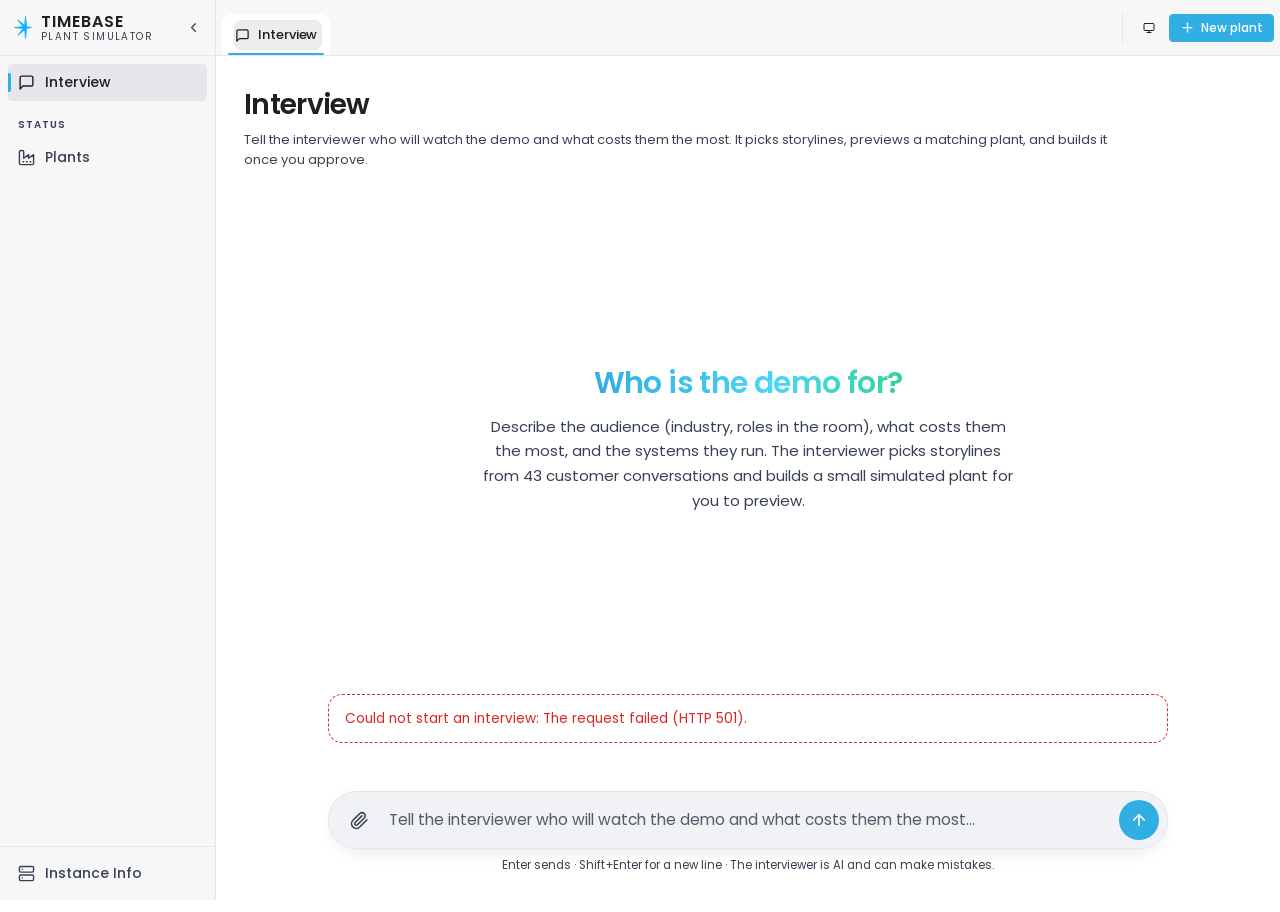
==== commit 9e5d4e38: "Open each plant in its own tab instead of a breadcrumb page Owner decision: selecting a plant opens " ====
--- a/src/IndustrialDataSim.Web/wwwroot/index.html
+++ b/src/IndustrialDataSim.Web/wwwroot/index.html
@@ -124,11 +124,45 @@
 </main>
 
 <main id="view-plants" class="view" role="tabpanel" aria-labelledby="tab-plants" hidden>
-  <header class="page-head"><h1>Plants</h1><p>Plants approved on this page run inside this container and write to their own tables in <code>flow_data_sim</code>. <span id="plants-dataset"></span></p></header>
-  <div class="toolbar">
-    <label class="filter"><svg class="icon" viewBox="0 0 24 24" aria-hidden="true"><circle cx="11" cy="11" r="8"/><path d="m21 21-4.3-4.3"/></svg><input type="search" id="plant-filter" placeholder="Filter plants…" aria-label="Filter plants" autocomplete="off"></label>
+  <div id="plants-overview">
+    <header class="page-head"><h1>Plants</h1><p>Plants approved on this page run inside this container and write to their own tables in <code>flow_data_sim</code>. <span id="plants-dataset"></span> Open one to browse its summary, trends and tables.</p></header>
+    <div class="toolbar">
+      <label class="filter"><svg class="icon" viewBox="0 0 24 24" aria-hidden="true"><circle cx="11" cy="11" r="8"/><path d="m21 21-4.3-4.3"/></svg><input type="search" id="plant-filter" placeholder="Filter plants…" aria-label="Filter plants" autocomplete="off"></label>
+    </div>
+    <div class="list" id="plants" aria-live="polite"></div>
   </div>
-  <div class="list" id="plants" aria-live="polite"></div>
+
+  <section id="plant-detail" aria-labelledby="detail-name" hidden>
+    <header class="page-head detail-head">
+      <div class="detail-title"><h1 id="detail-name"></h1><span class="badge" id="detail-badge"></span></div>
+      <p id="detail-sub"></p>
+      <div class="detail-actions" id="detail-actions"></div>
+      <div id="detail-confirm"></div>
+    </header>
+    <div class="section-tabs" role="tablist" aria-label="Plant sections">
+      <button type="button" role="tab" id="sec-summary" data-section="summary" aria-selected="true" aria-controls="pane-summary">Summary</button>
+      <button type="button" role="tab" id="sec-series" data-section="series" aria-selected="false" aria-controls="pane-series">Time series</button>
+      <button type="button" role="tab" id="sec-tables" data-section="tables" aria-selected="false" aria-controls="pane-tables">Tables</button>
+      <button type="button" class="ghost section-refresh" id="detail-refresh" title="Read the section again"><svg class="icon" viewBox="0 0 24 24" aria-hidden="true"><path d="M3 12a9 9 0 0 1 15-6.7L21 8"/><path d="M21 3v5h-5"/><path d="M21 12a9 9 0 0 1-15 6.7L3 16"/><path d="M3 21v-5h5"/></svg><span>Refresh</span></button>
+    </div>
+    <div id="pane-summary" role="tabpanel" aria-labelledby="sec-summary"></div>
+    <div id="pane-series" role="tabpanel" aria-labelledby="sec-series" hidden></div>
+    <div id="pane-tables" role="tabpanel" aria-labelledby="sec-tables" hidden>
+      <div class="tables-layout">
+        <nav class="table-list card" aria-label="Tables"><div class="eyebrow">Tables</div><ul id="table-list"></ul></nav>
+        <div class="table-view">
+          <div class="grid-toolbar">
+            <label class="filter"><svg class="icon" viewBox="0 0 24 24" aria-hidden="true"><circle cx="11" cy="11" r="8"/><path d="m21 21-4.3-4.3"/></svg><input type="search" id="grid-search" placeholder="Search text columns…" aria-label="Search the table's text columns" maxlength="100" autocomplete="off"></label>
+            <label class="check"><input type="checkbox" id="grid-deleted"><span>Show deleted rows</span></label>
+            <span class="grid-count" id="grid-count"></span>
+          </div>
+          <div class="grid-wrap"><table class="grid" id="grid"><thead></thead><tbody></tbody></table></div>
+          <div class="pager"><button type="button" id="grid-prev">Previous</button><span id="grid-page"></span><button type="button" id="grid-next">Next</button></div>
+          <p class="error" id="grid-error" hidden></p>
+        </div>
+      </div>
+    </div>
+  </section>
   <p class="error" id="plants-error" hidden></p>
 </main>
 
--- a/src/IndustrialDataSim.Web/wwwroot/styles.css
+++ b/src/IndustrialDataSim.Web/wwwroot/styles.css
@@ -140,7 +140,8 @@
 .tab.active { background: var(--bg); color: var(--ink); }
 .tab.active::after { content: ""; position: absolute; left: 6px; right: 6px; bottom: 1px; height: 2px; border-radius: 2px; background: var(--tb-primary); }
 .tab:not(.active):hover { background: var(--tb-accent); color: var(--ink); }
-.tab-open, .tab-close { border: 0; background: transparent; color: inherit; min-height: 0; padding: 0; }
+.tab-open, .tab-open span { max-width: 200px; overflow: hidden; text-overflow: ellipsis; white-space: nowrap; }
+.tab-close { border: 0; background: transparent; color: inherit; min-height: 0; padding: 0; }
 .tab-open { gap: 8px; font: 500 13px var(--display); letter-spacing: -.005em; padding: 4px 4px 4px 0; }
 .tab-open .icon { width: 15px; height: 15px; }
 .tab-close { margin-left: 10px; padding: 3px; border-radius: 4px; color: var(--muted); }
@@ -386,12 +387,115 @@
 .composer-row { margin: 0; text-align: center; font: .72rem var(--body); color: var(--muted); }
 .composer-row .hint { font: inherit; }
 
+/* One plant's page (its own tab): header with status and actions, Explorer-style
+   section tabs, then Summary cards or the table browser. */
+.detail-head { display: grid; gap: 8px; }
+.detail-title { display: flex; align-items: center; gap: 12px; flex-wrap: wrap; }
+.detail-head p code { font: .78rem var(--mono); }
+.detail-actions { display: flex; gap: 8px; flex-wrap: wrap; }
+.section-tabs { display: flex; align-items: flex-end; gap: 4px; border-bottom: 1px solid var(--rule); margin: 4px 0 16px; }
+.section-tabs [role="tab"] { border: 0; border-radius: 0; background: transparent; color: var(--muted); font: 500 14px var(--display); padding: 10px 12px; min-height: 0; position: relative; }
+.section-tabs [role="tab"]:hover:not(:disabled) { background: transparent; color: var(--ink); }
+.section-tabs [role="tab"][aria-selected="true"] { color: var(--ink); }
+.section-tabs [role="tab"][aria-selected="true"]::after { content: ""; position: absolute; left: 8px; right: 8px; bottom: -1px; height: 2px; border-radius: 2px; background: var(--tb-primary); }
+.section-refresh { margin-left: auto; margin-bottom: 6px; font-size: 12px; min-height: 28px; }
+.summary-grid { display: grid; grid-template-columns: repeat(2, minmax(0, 1fr)); gap: 12px; margin-bottom: 12px; }
+ul.tree, ul.plain { margin: 0; padding-left: 18px; font-size: .85rem; display: grid; gap: 6px; }
+ul.tree ul { margin: 4px 0 0; padding-left: 18px; display: grid; gap: 2px; }
+ul.tree code, ul.plain code { font: .75rem var(--mono); }
+
+.tables-layout { display: grid; grid-template-columns: 240px minmax(0, 1fr); gap: 12px; align-items: start; }
+.table-list { padding-bottom: 8px; }
+.table-list ul { list-style: none; margin: 0 -8px; padding: 0; display: grid; gap: 1px; max-height: 70vh; overflow-y: auto; }
+.table-list button { width: 100%; justify-content: space-between; gap: 8px; border: 0; border-radius: 4px; background: transparent; color: var(--muted); padding: 6px 8px; min-height: 30px; font: 500 13px var(--body); position: relative; }
+.table-list button:hover:not(:disabled) { background: var(--tb-accent); color: var(--ink); }
+.table-list button[aria-current="true"] { background: var(--tb-accent); color: var(--ink); }
+.table-list button[aria-current="true"]::before { content: ""; position: absolute; left: 0; top: 7px; bottom: 7px; width: 3px; border-radius: 0 2px 2px 0; background: var(--tb-primary); }
+.table-count { font: 400 12px var(--mono); }
+.table-view { min-width: 0; display: grid; gap: 10px; }
+.grid-toolbar { display: flex; align-items: center; gap: 14px; flex-wrap: wrap; }
+.check { display: inline-flex; align-items: center; gap: 6px; font-size: 13px; color: var(--muted); }
+.grid-count { margin-left: auto; font: 12px var(--mono); color: var(--muted); }
+.grid-wrap { overflow: auto; max-height: 70vh; border: 1px solid var(--rule); border-radius: var(--tb-radius); background: var(--panel); }
+table.grid { border-collapse: collapse; width: max-content; min-width: 100%; font-size: 13px; }
+table.grid th { position: sticky; top: 0; z-index: 1; background: var(--panel); border-bottom: 1px solid var(--rule); text-align: left; padding: 0; white-space: nowrap; }
+table.grid th button { width: 100%; justify-content: flex-start; gap: 4px; border: 0; border-radius: 0; background: transparent; color: var(--muted); font: 600 10px var(--display); letter-spacing: 1px; text-transform: uppercase; padding: 9px 10px; min-height: 0; }
+table.grid th button:hover:not(:disabled) { background: var(--tb-input-surface); color: var(--ink); }
+table.grid th[aria-sort="ascending"] button, table.grid th[aria-sort="descending"] button { color: var(--ink); }
+table.grid .arrow { font-size: 8px; color: var(--tb-primary); }
+table.grid.compact th { font: 600 10px var(--display); letter-spacing: 1px; text-transform: uppercase; color: var(--muted); padding: 7px 10px; }
+table.grid td { padding: 6px 10px; border-bottom: 1px solid var(--rule); vertical-align: top; max-width: 48ch; overflow: hidden; text-overflow: ellipsis; white-space: nowrap; }
+table.grid tbody tr:hover { background: var(--tb-input-surface); }
+table.grid td.num { font: 12px var(--mono); font-variant-numeric: tabular-nums; text-align: right; }
+table.grid td.mono { font: 12px var(--mono); }
+table.grid td.null { font: italic 12px var(--mono); color: var(--muted); opacity: .7; }
+table.grid tr.deleted td { opacity: .45; text-decoration: line-through; }
+table.grid.loading tbody { opacity: .55; }
+.summary-grid table.grid td { white-space: normal; }
+.pager { display: flex; align-items: center; justify-content: flex-end; gap: 10px; font: 12px var(--mono); color: var(--muted); }
+
+/* Time series: one master range (like Explorer's time control), then trend
+   windows with tag chips, a tag picker and an SVG chart. */
+.timebar { display: flex; align-items: flex-end; gap: 10px; flex-wrap: wrap; margin-bottom: 8px; }
+.timebar label { display: grid; gap: 3px; font-size: 12px; color: var(--muted); }
+.timebar .utc { font: 600 9px var(--display); letter-spacing: 1px; color: var(--muted); margin-left: 4px; }
+.timebar input[type="datetime-local"] { font: 12px var(--mono); color: var(--ink); background: var(--tb-input-surface); border: 1px solid var(--rule); border-radius: 8px; padding: 5px 8px; height: 32px; color-scheme: inherit; }
+.timebar .quick { display: flex; gap: 4px; flex-wrap: wrap; }
+.timebar .quick button, .timebar #tr-apply { font: 500 11px var(--mono); min-height: 32px; }
+.timebar #tr-add { margin-left: auto; font-size: 12px; min-height: 30px; }
+.tr-note { margin-bottom: 12px; }
+.tr-note code { font: .75rem var(--mono); }
+.trends { display: grid; gap: 12px; }
+.trend { padding-bottom: 12px; position: relative; }
+.trend-head { gap: 10px; flex-wrap: wrap; height: auto !important; min-height: 42px; padding-top: 6px !important; padding-bottom: 6px !important; }
+.trend-title { flex: none; }
+.chips { display: flex; gap: 6px; flex-wrap: wrap; flex: 1; min-width: 0; }
+.tag-chip { display: inline-flex; align-items: center; gap: 6px; font: 500 11px var(--mono); color: var(--ink); background: var(--tb-input-surface); border: 1px solid var(--rule); border-radius: 999px; padding: 2px 4px 2px 8px; max-width: 100%; }
+.tag-chip .swatch { width: 8px; height: 8px; border-radius: 50%; flex: none; }
+.tag-chip .muted { font-size: 10px; }
+.tag-chip button { border: 0; background: transparent; min-height: 0; padding: 0 4px; font-size: 13px; color: var(--muted); border-radius: 999px; }
+.tag-chip button:hover:not(:disabled) { background: var(--tb-accent); color: var(--ink); }
+button.small { font-size: 12px; min-height: 26px; padding: 2px 10px; }
+button.icon-only { padding: 2px 6px; }
+.picker { position: absolute; z-index: 8; right: 12px; top: 44px; width: min(440px, calc(100% - 24px)); background: var(--tb-popover); border: 1px solid var(--rule); border-radius: 10px; box-shadow: 0 12px 32px rgba(0,0,0,.28); padding: 10px; display: grid; gap: 8px; }
+.picker-top { display: flex; align-items: center; gap: 8px; }
+.picker-top .filter { flex: 1; width: auto; }
+.picker-top .filter input { height: 32px; }
+.pick-list { max-height: 60vh; overflow-y: auto; display: grid; gap: 10px; }
+.pick-title { font: 600 12px var(--display); margin-bottom: 2px; }
+.pick-title code { font: 11px var(--mono); color: var(--muted); }
+.pick-sub { font: 600 11px var(--body); color: var(--muted); margin: 6px 0 2px 4px; }
+label.pick { display: grid; grid-template-columns: auto 1fr auto; align-items: center; gap: 8px; font: 12px var(--mono); padding: 3px 4px; border-radius: 4px; cursor: pointer; }
+label.pick:hover { background: var(--tb-accent); }
+label.pick .muted { font: 11px var(--body); }
+label.pick:has(input:disabled) { opacity: .5; cursor: not-allowed; }
+.trend-body.loading { opacity: .55; }
+.chart-wrap { position: relative; }
+.trend-svg { display: block; }
+.trend-svg .grid-line { stroke: var(--rule); stroke-width: 1; vector-effect: non-scaling-stroke; }
+.trend-svg .axis-text { font: 10px var(--mono); fill: var(--muted); }
+.trend-svg .axis-title { font-weight: 500; }
+.trend-svg .trend-line { fill: none; stroke-width: 1.6; vector-effect: non-scaling-stroke; stroke-linejoin: round; }
+.trend-svg .lane-bg { fill: var(--tb-input-surface); }
+.trend-svg .cursor-line { stroke: var(--muted); stroke-width: 1; stroke-dasharray: 3 3; vector-effect: non-scaling-stroke; }
+.readout { position: absolute; top: 4px; z-index: 3; pointer-events: none; display: grid; gap: 2px; min-width: 180px; background: var(--tb-popover); border: 1px solid var(--rule); border-radius: 8px; padding: 6px 8px; font: 11px var(--mono); box-shadow: 0 6px 18px rgba(0,0,0,.2); }
+.readout i { display: inline-block; width: 8px; height: 8px; border-radius: 50%; margin-right: 6px; }
+
 @media (max-width: 980px) {
+  .summary-grid { grid-template-columns: 1fr; }
+  .tables-layout { grid-template-columns: 1fr; }
+  .table-list ul { max-height: 30vh; }
   .interview-grid { grid-template-columns: 1fr; }
   .chat { position: relative; top: auto; height: 70vh; min-height: 420px; }
   .metric:nth-child(n+3) { display: none; }
 }
 @media (max-width: 720px) {
+  .tag-chip .muted { display: none; }
+  .timebar #tr-add { margin-left: 0; }
+  .timebar label { flex: 1 1 140px; }
+  .section-tabs { overflow-x: auto; }
+  .section-refresh span { display: none; }
+  .grid-count { margin-left: 0; width: 100%; }
   body { flex-direction: column; }
   .sidebar, body.collapsed .sidebar { width: auto; height: auto; position: static; flex-direction: row; align-items: center; border-right: 0; border-bottom: 1px solid var(--rule); }
   .logo { border-bottom: 0; }
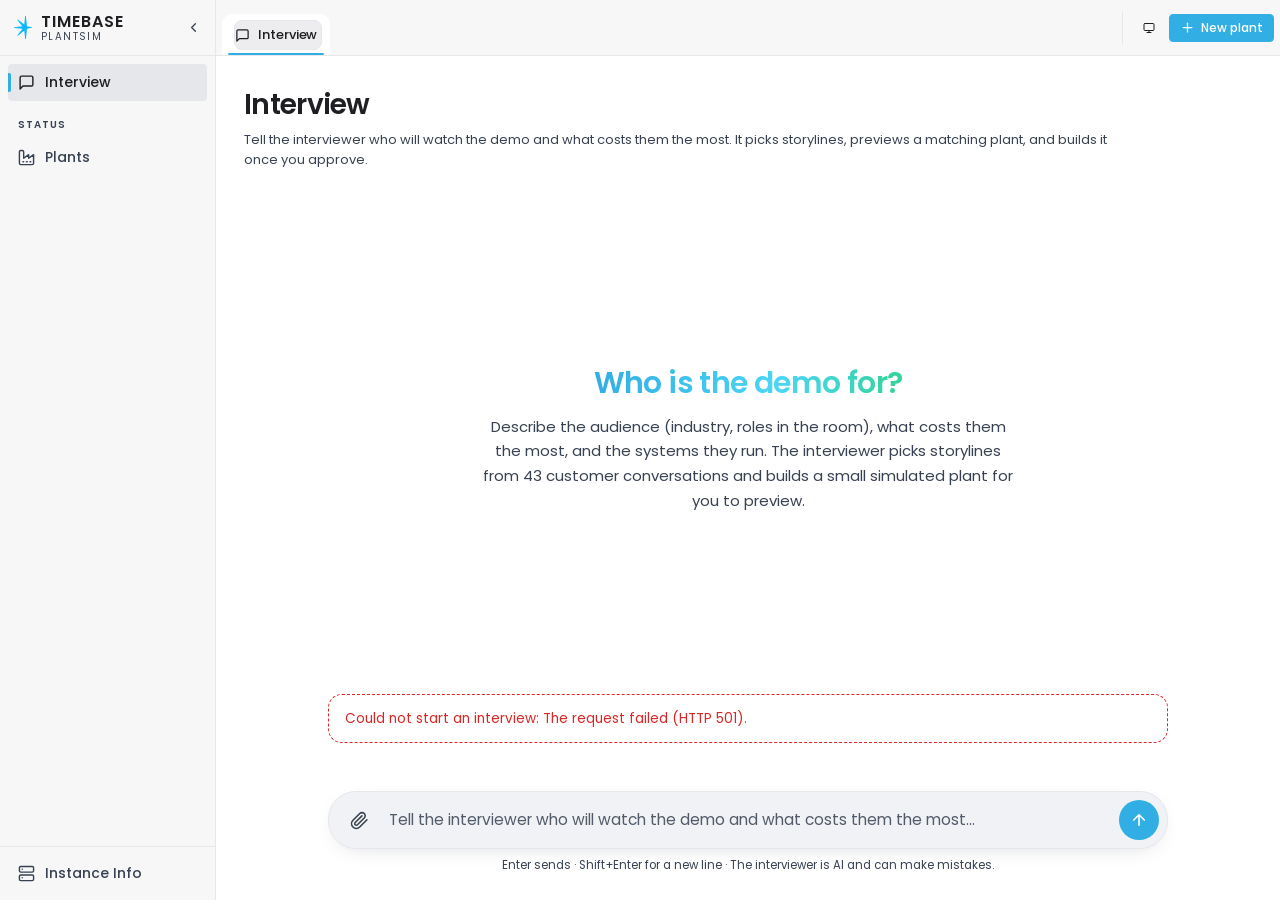
==== commit 772c3765: "Rename the page to Timebase PlantSim The browser title and the product name under "TIMEBASE" now rea" ====
--- a/src/IndustrialDataSim.Web/wwwroot/index.html
+++ b/src/IndustrialDataSim.Web/wwwroot/index.html
@@ -3,16 +3,16 @@
 <head>
 <meta charset="utf-8">
 <meta name="viewport" content="width=device-width, initial-scale=1">
-<title>Timebase Plant Simulator</title>
+<title>Timebase PlantSim</title>
 <link rel="icon" type="image/png" href="favicon.png">
 <link rel="stylesheet" href="styles.css">
 <link rel="stylesheet" href="shared/plant-preview.css">
 </head>
 <body>
-<aside class="sidebar" aria-label="Timebase Plant Simulator">
+<aside class="sidebar" aria-label="Timebase PlantSim">
   <div class="logo">
     <svg class="mark" viewBox="0 0 166.5 214.93" aria-hidden="true"><path d="M166.5,110.84v-6.87l-46.18-8.81L109.9,0l-6.87,.02-8.19,79.35L34.15,31.97l-4.79,4.93,48.58,58.82L0,104.15v6.87l78.75,8.35-47.45,60.74,4.93,4.79,58.85-48.6,8.61,78.63,6.87-.02,9.82-95.16,46.1-8.91Z"/></svg>
-    <span class="wordmark"><span class="product-name">Timebase</span><span class="product-sub">Plant Simulator</span></span>
+    <span class="wordmark"><span class="product-name">Timebase</span><span class="product-sub">PlantSim</span></span>
     <button type="button" class="collapse" id="collapse" aria-label="Collapse the sidebar" aria-expanded="true"><svg class="icon" viewBox="0 0 24 24" aria-hidden="true"><path d="m15 18-6-6 6-6"/></svg></button>
   </div>
   <nav class="nav" role="tablist" aria-label="Views">
--- a/src/IndustrialDataSim.Web/wwwroot/styles.css
+++ b/src/IndustrialDataSim.Web/wwwroot/styles.css
@@ -525,3 +525,68 @@
   .top-actions button.primary span { display: none; }
   .top-actions { padding-left: 6px; }
 }
+
+/* Plant Summary (concept A, November 23, 2026): open layout with hairline rules
+   instead of grey cards; key numbers, each line's animated process flow, the week
+   as a timeline, then storylines and records. Colors are the page's tokens. */
+#pane-summary { display: grid; gap: 26px; }
+.sum-intro { margin: 0; max-width: 95ch; font-size: 15.5px; line-height: 1.7; color: var(--ink); }
+.sum-intro b { font-weight: 600; }
+.sum-kpis { display: grid; grid-template-columns: repeat(auto-fit, minmax(150px, 1fr)); border-top: 1px solid var(--rule); border-bottom: 1px solid var(--rule); }
+.sum-kpi { padding: 14px 18px 14px 0; display: grid; gap: 2px; min-width: 0; }
+.sum-kpi + .sum-kpi { padding-left: 18px; border-left: 1px solid var(--rule); }
+.sum-kpi b { font: 600 26px/1.15 var(--display); letter-spacing: -.02em; }
+.sum-kpi span { font-size: 12.5px; color: var(--muted); }
+.sum-kpi small { font: 500 11px var(--mono); color: var(--muted); overflow-wrap: anywhere; }
+.sum-title { display: flex; justify-content: space-between; align-items: baseline; gap: 16px; flex-wrap: wrap; margin-bottom: 10px; }
+.sum-title h2 { font: 600 15px var(--display); margin: 0; }
+.sum-title span { font-size: 12px; color: var(--muted); }
+.sum-section { display: grid; gap: 6px; min-width: 0; }
+
+.sum-flow { width: 100%; height: auto; display: block; overflow: visible; margin-bottom: 8px; }
+.sum-flow .pipe { stroke: var(--rule); stroke-width: 3; fill: none; }
+.sum-flow .pipe.on { stroke: color-mix(in srgb, var(--brand) 35%, var(--rule)); }
+.sum-flow .stream { stroke: var(--brand); stroke-width: 3; fill: none; stroke-dasharray: 2 14; stroke-linecap: round; animation: sum-stream 1.1s linear infinite; }
+@keyframes sum-stream { to { stroke-dashoffset: -16; } }
+.sum-flow .bottle { fill: var(--brand); }
+.sum-flow .unit rect { fill: var(--bg); stroke: var(--rule); stroke-width: 1.5; }
+.sum-flow .unit.run rect { stroke: color-mix(in srgb, var(--run) 60%, var(--rule)); }
+.sum-flow .unit.down rect { stroke: var(--down); }
+.sum-flow .unit.alert rect { stroke: var(--maint); stroke-width: 2; }
+.sum-flow .id { font: 500 10.5px var(--mono); fill: var(--muted); }
+.sum-flow .nm { font: 600 12.5px var(--display); fill: var(--ink); }
+.sum-flow .val { font: 500 11px var(--mono); fill: var(--muted); }
+.sum-flow .led.run { fill: var(--run); } .sum-flow .led.change { fill: var(--change); } .sum-flow .led.down { fill: var(--down); } .sum-flow .led.idle { fill: var(--idle); }
+.sum-flow .badge { fill: var(--maint); } .sum-flow .badge-t { font: 700 10px var(--display); fill: #fff; }
+.sum-flow .line-label { font: 600 13px var(--display); fill: var(--ink); }
+.sum-flow .line-meta { font: 500 11px var(--mono); fill: var(--muted); }
+.sum-flow .paused { font: 600 11px var(--display); fill: var(--change); }
+
+.sum-tl { display: grid; gap: 10px; }
+.sum-tl-row { display: grid; grid-template-columns: 130px 1fr; gap: 12px; align-items: center; }
+.sum-tl-row .name { font: 600 12.5px var(--display); }
+.sum-tl-row .ticks { position: relative; height: 16px; font: 500 10.5px var(--mono); color: var(--muted); }
+.sum-tl-row .ticks span { position: absolute; transform: translateX(-50%); white-space: nowrap; }
+.sum-tl-row .lane { position: relative; height: 30px; border-radius: 8px; background: color-mix(in srgb, var(--run) 16%, transparent); }
+.sum-tl-row .now { position: absolute; top: -4px; bottom: -4px; width: 2px; margin-left: -1px; background: var(--accent); }
+.sum-tl-row .ev { position: absolute; top: 50%; width: 12px; height: 12px; margin: -6px 0 0 -6px; border-radius: 3px; transform: rotate(45deg); box-shadow: 0 0 0 2px var(--bg); }
+.sum-tl-row .ev.down { background: var(--down); }
+.sum-tl-row .ev.planned { background: var(--change); width: 9px; height: 9px; margin: -4.5px 0 0 -4.5px; }
+.sum-tl-row .ev.story { background: var(--maint); width: 15px; height: 15px; margin: -7.5px 0 0 -7.5px; z-index: 1; }
+.sum-tl-row .tip { position: absolute; bottom: 135%; transform: translateX(-50%); white-space: nowrap; font-size: 12px; background: var(--ink); color: var(--bg); padding: 5px 9px; border-radius: 6px; opacity: 0; pointer-events: none; transition: opacity .15s; z-index: 3; }
+.sum-tl-row .ev:hover + .tip, .sum-tl-row .ev:focus + .tip { opacity: 1; }
+
+.sum-split { display: grid; grid-template-columns: 1.35fr 1fr; gap: 34px; }
+.sum-split > * { min-width: 0; }
+.sum-story { display: grid; grid-template-columns: 26px 1fr; gap: 12px; padding: 12px 0; border-bottom: 1px solid var(--rule); }
+.sum-story .n { width: 26px; height: 26px; border-radius: 50%; display: grid; place-items: center; font: 600 12px var(--display); background: color-mix(in srgb, var(--maint) 18%, transparent); color: var(--maint); }
+.sum-story p { margin: 2px 0 0; color: var(--muted); font-size: 13px; }
+.sum-records { display: grid; gap: 7px; }
+.sum-rec { display: grid; grid-template-columns: 170px 1fr 54px; gap: 10px; align-items: center; font-size: 13px; }
+.sum-rec .bar { height: 8px; border-radius: 99px; background: var(--chip); overflow: hidden; }
+.sum-rec .bar i { display: block; height: 100%; border-radius: inherit; background: var(--accent); transform-origin: left; animation: sum-grow 1.2s var(--tb-ease-standard) both; }
+@keyframes sum-grow { from { transform: scaleX(0); } }
+.sum-rec b { font: 500 12.5px var(--mono); text-align: right; }
+.sum-foot { align-items: start; }
+@media (prefers-reduced-motion: reduce) { .sum-flow .stream, .sum-rec .bar i { animation: none; } }
+@media (max-width: 860px) { .sum-split { grid-template-columns: 1fr; } .sum-tl-row { grid-template-columns: 70px 1fr; } .sum-rec { grid-template-columns: 120px 1fr 44px; } .sum-kpi + .sum-kpi { padding-left: 12px; } }
